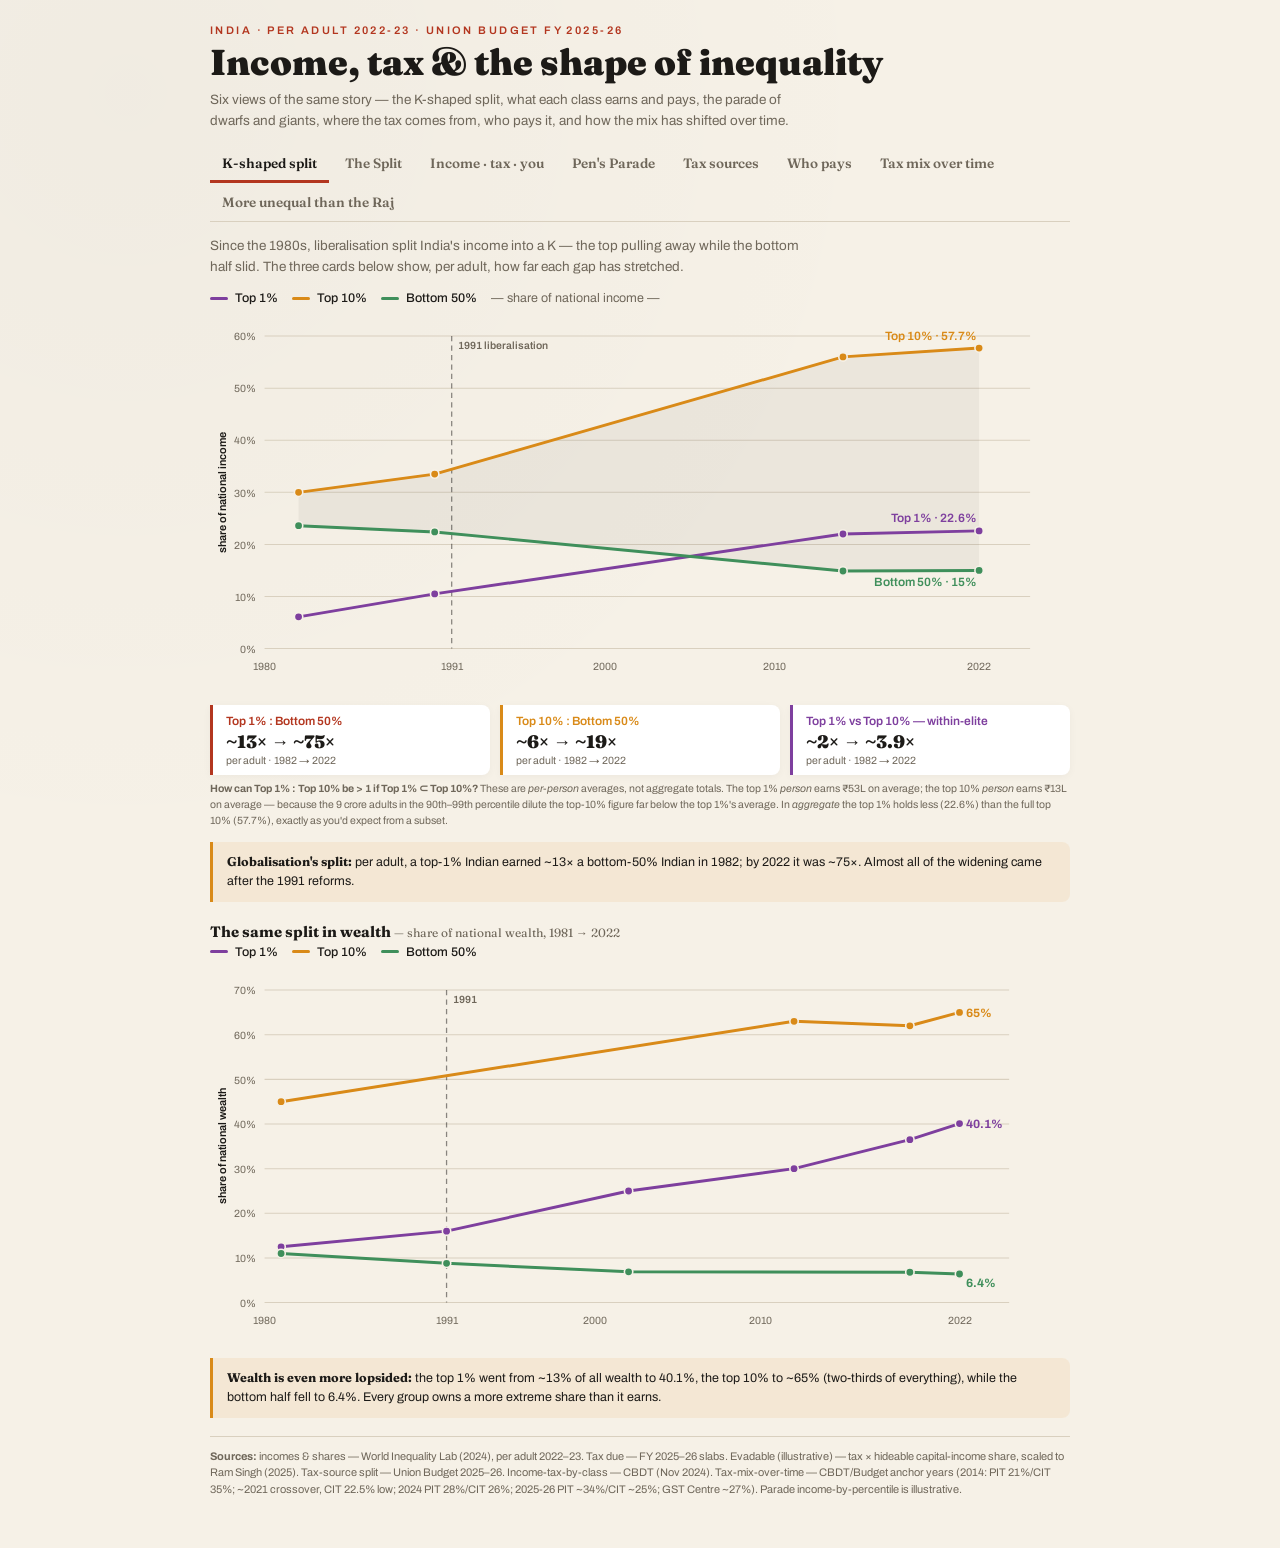
==== index.html @ 2d6b5cc2 "v1. More unequal than the people who looted us. Did we get independence or just changed the landlord" ====
<!DOCTYPE html>
<html lang="en">
<head>
  <meta charset="UTF-8">
  <meta name="viewport" content="width=device-width, initial-scale=1.0">
  <title>India: Income, Tax & Inequality</title>
  <link rel="preconnect" href="https://fonts.googleapis.com">
  <link rel="preconnect" href="https://fonts.gstatic.com" crossorigin>
  <link href="https://fonts.googleapis.com/css2?family=Fraunces:opsz,wght@9..144,400;9..144,600;9..144,900&family=Archivo:wght@400;500;600&display=swap" rel="stylesheet">
  <link rel="stylesheet" href="styles.css">
</head>
<body>
<div class="wrap">
  <div id="err" style="display:none;color:#b3361f;background:#fff;border:1px solid #b3361f;border-radius:8px;font-size:12px;padding:10px;margin-bottom:12px;"></div>
  <div class="kicker">India · per adult 2022-23 · Union Budget FY 2025-26</div>
  <h1 class="title">Income, tax & the shape of inequality</h1>
  <p class="sub">Six views of the same story — the K-shaped split, what each class earns and pays, the parade of dwarfs and giants, where the tax comes from, who pays it, and how the mix has shifted over time.</p>

  <div class="tabs" role="tablist">
    <button id="tabK" class="on">K-shaped split</button>
    <button id="tabN">The Split</button>
    <button id="tabI">Income · tax · you</button>
    <button id="tabP">Pen's Parade</button>
    <button id="tabS">Tax sources</button>
    <button id="tabW">Who pays</button>
    <button id="tabE">Tax mix over time</button>
    <button id="tabR">More unequal than the Raj</button>
  </div>

<!-- K -->
  <div class="panel on" id="pK">
    <p class="sub" style="margin-top:-4px">Since the 1980s, liberalisation split India's income into a K — the top pulling away while the bottom half slid. The three cards below show, per adult, how far each gap has stretched.</p>
    <div class="legend">
      <span class="row"><i class="ln" style="background:var(--t1)"></i>Top 1%</span>
      <span class="row"><i class="ln" style="background:var(--gst)"></i>Top 10%</span>
      <span class="row"><i class="ln" style="background:var(--corp)"></i>Bottom 50%</span>
      <span class="row" style="color:var(--muted);font-weight:400">— share of national income —</span>
    </div>
    <svg id="svgK" viewBox="0 0 820 360"></svg>
    <div class="kratios">
      <div class="rc" style="border-color:var(--evad)"><span style="color:var(--evad)">Top 1% : Bottom 50%</span><b>~13× → ~75×</b><small>per adult · 1982 → 2022</small></div>
      <div class="rc" style="border-color:var(--gst)"><span style="color:var(--gst)">Top 10% : Bottom 50%</span><b>~6× → ~19×</b><small>per adult · 1982 → 2022</small></div>
      <div class="rc" style="border-color:var(--t1)"><span style="color:var(--t1)">Top 1% vs Top 10% — within-elite</span><b>~2× → ~3.9×</b><small>per adult · 1982 → 2022</small></div>
    </div>
    <p class="note" style="margin-top:6px;font-size:10.5px;color:var(--muted)"><b>How can Top 1% : Top 10% be &gt; 1 if Top 1% ⊂ Top 10%?</b> These are <i>per-person</i> averages, not aggregate totals. The top 1% <i>person</i> earns ₹53L on average; the top 10% <i>person</i> earns ₹13L on average — because the 9 crore adults in the 90th–99th percentile dilute the top-10% figure far below the top 1%'s average. In <i>aggregate</i> the top 1% holds less (22.6%) than the full top 10% (57.7%), exactly as you'd expect from a subset.</p>
    <div class="callout"><b>Globalisation's split:</b> per adult, a top-1% Indian earned ~13× a bottom-50% Indian in 1982; by 2022 it was ~75×. Almost all of the widening came after the 1991 reforms.</div>
    <h3 class="subh">The same split in wealth <span class="mut">— share of national wealth, 1981 → 2022</span></h3>
    <div class="legend">
      <span class="row"><i class="ln" style="background:var(--t1)"></i>Top 1%</span>
      <span class="row"><i class="ln" style="background:var(--gst)"></i>Top 10%</span>
      <span class="row"><i class="ln" style="background:var(--corp)"></i>Bottom 50%</span>
    </div>
    <svg id="svgKW" viewBox="0 0 820 360"></svg>
    <div class="callout"><b>Wealth is even more lopsided:</b> the top 1% went from ~13% of all wealth to 40.1%, the top 10% to ~65% (two-thirds of everything), while the bottom half fell to 6.4%. Every group owns a more extreme share than it earns.</div>
  </div>

  <!-- INCOME -->
  <!-- NEEDLE -->
  <div class="panel" id="pN">
    <p class="sub" style="margin-top:-4px">Each band is mutually exclusive (no double-counting). Two stories: <b>aggregate</b> — the total slice each group holds over time; <b>per capita</b> — how much each <i>person</i> in that group has vs the national mean.</p>
    <div class="legend">
      <span class="row"><i class="ln" style="background:var(--t1)"></i>Top 1%</span>
      <span class="row"><i class="ln" style="background:var(--gst)"></i>Next 9% (1–10%)</span>
      <span class="row"><i class="ln" style="background:var(--mid)"></i>Middle 40% (10–50%)</span>
      <span class="row"><i class="ln" style="background:var(--corp)"></i>Bottom 50%</span>
    </div>
    <h3 class="subh">Income shares over time <span class="mut">— anchor years; linear interpolation between</span></h3>
    <svg id="svgN" viewBox="0 0 820 256"></svg>
    <h3 class="subh">Wealth shares over time <span class="mut">— AIDIS survey anchors 1961–2022</span></h3>
    <svg id="svgNW" viewBox="0 0 820 256"></svg>
    <h3 class="subh">Per capita over time — each group's average vs the national mean <span class="mut">─ income &nbsp; ○ wealth 2022</span></h3>
    <svg id="svgNPC" viewBox="0 0 820 290"></svg>
    <div class="callout"><b>The two lenses diverge:</b> in aggregate the middle 40% holds more income than the top 1% (27.3% vs 22.6%) — but per person the top 1% earns 22.6× the mean while the middle 40% earns 0.68×. Most striking: the middle 40% per-capita income was <i>above</i> the mean in 1982 (1.16×) and has since fallen <i>below</i> it.</div>
    <div class="fns"><p>¹ Groups are disjoint (mutually exclusive) bands by percentile. Per-capita = (group's income/wealth share ÷ group's population share) × national mean.</p><p>² Wealth data from All India Debt &amp; Investment Survey (AIDIS/NSSO); income data from WID.world combining NSSO + tax tabulations + national accounts (Bharti, Chancel, Piketty, Somanchi 2024). Points between anchor years are linearly interpolated.</p></div>
  </div>

  <!-- INCOME TAX -->
  <div class="panel" id="pI">
    <div class="controls">
      <div class="ctl"><span class="lbl">Income axis</span><button id="ixLin" class="on">Linear ₹</button><button id="ixLog">Log ₹</button></div>
      <div class="ctl"><span class="lbl">Rank axis</span><button id="iyLin" class="on">Even</button><button id="iyLog">Log rank</button></div>
      <div class="ctl evtog"><span class="lbl">Evasion</span><button id="ievOff" class="on">Hide</button><button id="ievOn">Show evadable</button></div>
      <div class="ctl"><span class="lbl">Class overlay</span><button id="iclOff" class="on">Off</button><button id="iclOn">India (PRICE)</button><button id="iclGlob">Global (Pew PPP)</button></div>
    </div>
    <div class="legend">
      <span class="row"><i style="background:var(--inc)"></i>Income</span>
      <span class="row"><i style="background:var(--tax)"></i>Income tax due</span>
      <span class="row" id="ilegEv" style="display:none"><i style="background:var(--evad)"></i>Max evadable <sup title="Ram Singh (2025), Review of Income and Wealth 71(2). Singh is Director, Delhi School of Economics and External Member, RBI Monetary Policy Committee. Based on election affidavits, Forbes list, and CBDT data." style="cursor:help;color:var(--muted)">⁴</sup></span>
    </div>
    <div id="clsNote" style="display:none;font-size:11px;color:var(--gst);padding:3px 0 6px;"><b>💡</b> Switch to <b>Log ₹</b> above — class boundaries are compressed on the linear scale.</div>
    <div id="clsLegend" style="display:none;flex-wrap:wrap;gap:4px 14px;font-size:10.5px;padding:4px 0 6px;border-bottom:1px solid var(--rule);"></div>
    <svg id="svgI" viewBox="0 0 820 360"></svg>
    <p class="note"><b>Reading the chart:</b> each row shows one income group. The bar length = the group's <b>average annual income per adult</b> — <i>not</i> a bracket floor or ceiling; ranges within each group are very wide. ₹1 lakh = 1 metre height. The dark inner shade = income tax due; red = estimated evadable portion (capital income × evasion rate).</p>
    <div class="calc">
      <h3>Where do you stand?</h3>
      <div class="inrow">
        <div class="f"><label for="inc">Your annual income (₹)</label><input id="inc" type="text" inputmode="numeric" placeholder="e.g. 1200000"></div>
        <div class="f" style="max-width:140px"><label for="unit">Period</label><select id="unit"><option value="1">Per year</option><option value="12">Per month</option></select></div>
      </div>
      <div class="result" id="res"></div>
    </div>
    <div class="fns"><p>¹ Income values are <b>group averages</b> (WID.world 2022-23 per-adult estimates) — not bracket boundaries. E.g. "Top 1%" avg ₹53L covers a range from ~₹40L to hundreds of crores.</p><p>² Tax computed on FY2025-26 slabs: ₹0-4L@0%, 4-8L@5%, 8-12L@10%, 12-16L@15%, 16-20L@20%, 20-24L@25%, 24L+@30%; rebate for income ≤₹12L; surcharge 10%/>₹50L, 15%/>₹1cr, 25%/>₹2cr; 4% cess throughout.</p><p>³ India classes: PRICE/ICE360 (2020-21 <b>household</b> income thresholds — note these are per-household, not per-adult). Global classes: Pew Research Center global income tiers (<b>fixed in 2011 US PPP prices</b> — the rupee equivalent shifts each year with India's inflation, so a ₹95k threshold in 2011 corresponds to higher rupees in 2022 after ~5-6%/yr CPI inflation; values shown are approximations at 2022-23 price levels using ₹26/int'l$).</p><p>⁴ <b>Evadable income:</b> Ram Singh (2025), "Do the Wealthy Underreport Their Income? Using General Election Filings to Study the Income–Wealth Relationship in India," <i>Review of Income and Wealth</i>, 71(2), May 2025. Singh is Director, Delhi School of Economics and External Member of the <b>RBI Monetary Policy Committee</b>. Data: Lok Sabha election affidavits (sworn statements), Forbes India list, and CBDT income-tax returns. Finding: total reported income of the wealthiest 0.1% of families is only ~2% of their wealth; for Forbes-listed families, &gt;90% of capital income goes unreported.</p></div>
  </div>

  <!-- PARADE -->
  <div class="panel" id="pP">
    <p class="sub" style="margin-top:-4px">Jan Pen's parade: the whole adult population walks past in one march, each person's <b>height set by their income</b> (₹1 lakh = 1 metre). For almost the entire walk you see waist-high figures — the giants appear only in the final stretch.</p>
    <div class="pacontrols">
      <button class="pabtn" id="paPlay">▶ Play</button>
      <button class="pabtn alt" id="paReplay">↻ Restart</button>
      <input type="range" id="paSlide" min="0" max="1000" value="0">
    </div>
    <div class="controls" style="margin-top:8px">
      <div class="ctl"><span class="lbl">Height scale</span><button id="paHLin" class="on">Linear</button><button id="paHLog">Log</button></div>
      <div class="ctl"><span class="lbl">March pace</span><button id="paPLin" class="on">Linear</button><button id="paPLog">Log (income-space)</button></div>
    </div>
    <svg id="svgP" viewBox="0 0 820 430"></svg>
    <div class="callout"><b>Watch the last second (linear mode).</b> ~99% of the march is short figures; the top 1% rockets past and the top 0.01% goes kilometres off-screen. Try <b>Log height</b> — everyone becomes visible at once. Try <b>Log pace</b> — the march slows proportionally in income-space, giving each income order-of-magnitude equal screen time.</div>
    <div class="fns"><p>¹ Height set to ₹1 lakh = 1 metre (linear mode). Log mode: height ∝ log₁₀(income) — compresses extreme values so the full distribution fits on screen. ² Pace: linear = equal time per percentile rank; log = equal time per income order of magnitude, so bottom earners (₹30k) to mid earners (₹300k) to top earners (₹30L+) each get ⅓ of march time.</p></div>
  </div>

  <!-- SOURCES -->
  <div class="panel" id="pS">
    <div style="display:flex;align-items:center;gap:32px;flex-wrap:wrap">
  <svg id="svgS" viewBox="0 0 400 400" style="flex:0 0 400px;width:400px"></svg>
  <div class="leg2" id="legS" style="flex:1;min-width:220px"></div>
</div>
    <div class="callout"><b>Read the blue wedge:</b> income tax ~33% of central tax; inside it the slimmest shade (>₹50 L earners) is ~76% of all income tax. GST+excise+customs (warm slices) are indirect — paid by every consumer.</div>
  </div>

  <!-- WHO -->
  <div class="panel" id="pW">
    <svg id="svgW" viewBox="0 0 620 380"></svg>
    <div class="callout"><b>The mismatch:</b> the ₹50 L+ group is ~1.4% of taxpayers but pays ~76% of income tax; under-₹10 L are ~80% of filers yet ~6%. Only ~2–3% of Indians pay any income tax — everyone pays GST.</div>
  </div>

  <!-- EVOLUTION -->
  <div class="panel" id="pE">
    <p class="sub" style="margin-top:-4px">Share of the Centre's gross tax revenue by head, from Independence to today. Indirect taxes — customs and excise — bankrolled the early Republic; the 1991 reforms slashed tariffs, and GST (2017) swallowed excise and service tax. <span class="mut">Pre-2000 splits are approximate; recent years are firm (CBDT / Budget).</span></p>
    <div class="legend">
      <span class="row"><i class="ln" style="background:var(--it1)"></i>Income tax</span>
      <span class="row"><i class="ln" style="background:var(--corp)"></i>Corporate</span>
      <span class="row"><i class="ln" style="background:var(--gst)"></i>GST</span>
      <span class="row"><i class="ln" style="background:var(--svc)"></i>Service tax</span>
      <span class="row"><i class="ln" style="background:var(--exc)"></i>Union excise</span>
      <span class="row"><i class="ln" style="background:var(--cus)"></i>Customs</span>
    </div>
    <svg id="svgE" viewBox="0 0 820 460"></svg>
    <div class="callout"><b>From customs to compliance:</b> in 1951 customs + excise were ~two-thirds of central tax; today direct taxes (income + corporate) are ~59%, GST ~27%, and customs barely 6%. The state shifted from taxing trade and factory output to taxing incomes and consumption.</div>
  </div>

  <!-- RAJ -->
  <div class="panel" id="pR">
    <p class="sub" style="margin-top:-4px">The top 1%'s income share across a century, now with the bottom 50%'s share on the same axis. They crossed paths around 2005 — for the first time, the top 1% (by headcount 92 lakh) took a larger share than the bottom half (46 crore).</p>
    <div class="legend">
      <span class="row"><i class="ln" style="background:var(--t1)"></i>Top 1% income share</span>
      <span class="row"><i class="ln" style="background:var(--corp)"></i>Bottom 50% income share</span>
      <span class="row"><i class="ln" style="background:var(--evad);height:2px"></i>British Raj peak, top 1% (~21%)</span>
    </div>
    <svg id="svgR" viewBox="0 0 820 460"></svg>
    <div class="callout"><b>More unequal than the Raj:</b> the top 1% took ~13% of income in 1922 and ~20–21% at the colonial peak (1930s–40s). It fell to 6.1% by 1982, then rose to <b>22.6% in 2022–23</b> — the highest since the series began in 1922, and above the colonial high. That is why the authors call today's "Billionaire Raj" more unequal than the British Raj.</div>
  </div>

  <p class="src"><strong>Sources:</strong> incomes & shares — World Inequality Lab (2024), per adult 2022–23. Tax due — FY 2025–26 slabs. Evadable (illustrative) — tax × hideable capital-income share, scaled to Ram Singh (2025). Tax-source split — Union Budget 2025–26. Income-tax-by-class — CBDT (Nov 2024). Tax-mix-over-time — CBDT/Budget anchor years (2014: PIT 21%/CIT 35%; ~2021 crossover, CIT 22.5% low; 2024 PIT 28%/CIT 26%; 2025-26 PIT ~34%/CIT ~25%; GST Centre ~27%). Parade income-by-percentile is illustrative.</p>
</div>
<div class="tip" id="tip"></div>

<script>
window.onerror=function(m,s,l){var d=document.getElementById('err');if(d){d.style.display='block';d.textContent='Script error: '+m+(l?(' (line '+l+')'):'');}return false;};
const COLORS={'--paper':'#f6f1e7','--ink':'#1c1a17','--muted':'#6f675a','--rule':'#d9d0bf','--inc':'#5b6b73','--tax':'#2f6f95','--evad':'#b3361f','--you':'#1c1a17','--it1':'#1f4d68','--it2':'#3f7fa5','--it3':'#9cc0d6','--gst':'#d98a18','--corp':'#3f8f5b','--exc':'#7a6f63','--cus':'#c9a14a','--svc':'#4a8f8f','--low':'#3f8f5b','--mid':'#2f6f95','--avg':'#7a6f63','--top':'#d98a18','--apex':'#b3361f','--t1':'#7e3f9e'};
const css=v=>COLORS[v]||'#000';
const tip=document.getElementById('tip');
function showTip(e,h){tip.innerHTML=h;tip.style.opacity=1;mv(e);}
function mv(e){tip.style.left=(e.clientX+14)+'px';tip.style.top=(e.clientY-10)+'px';}
function hide(){tip.style.opacity=0;}
window.addEventListener('mousemove',e=>{if(tip.style.opacity==='1')mv(e);});
const NS='http://www.w3.org/2000/svg';
const mk=(t,a)=>{const e=document.createElementNS(NS,t);for(const k in a)e.setAttribute(k,a[k]);return e;};
const txt=(a,s)=>Object.assign(mk('text',a),{textContent:s});
function fmt(v){if(v>=1e7)return '₹'+(v/1e7).toFixed(v%1e7?2:0).replace(/\.?0+$/,'')+' cr';
  if(v>=1e5)return '₹'+(v/1e5).toFixed(v%1e5?1:0)+' L';if(v>=1000)return '₹'+(v/1000).toFixed(0)+'k';return '₹'+Math.round(v);}
function polar(cx,cy,r,d){const a=(d-90)*Math.PI/180;return [cx+r*Math.cos(a),cy+r*Math.sin(a)];}
function donutArc(cx,cy,r1,r2,a0,a1){const [xo0,yo0]=polar(cx,cy,r2,a0),[xo1,yo1]=polar(cx,cy,r2,a1),[xi0,yi0]=polar(cx,cy,r1,a0),[xi1,yi1]=polar(cx,cy,r1,a1),lg=(a1-a0)>180?1:0;
  return `M${xo0} ${yo0} A${r2} ${r2} 0 ${lg} 1 ${xo1} ${yo1} L${xi1} ${yi1} A${r1} ${r1} 0 ${lg} 0 ${xi0} ${yi0} Z`;}

const T=[
  {n:'Bottom 50%',tp:75,inc:71000,tax:0,evad:0,m:0.71,twin:'a toddler'},
  {n:'Median',tp:50,inc:100000,tax:0,evad:0,m:1.0,twin:'a yardstick'},
  {n:'Middle 40%',tp:30,inc:160000,tax:0,evad:0,m:1.6,twin:'a grown adult'},
  {n:'Nat. avg',tp:10,inc:210000,tax:0,evad:0,m:2.1,twin:'a doorframe'},
  {n:'Top 10%',tp:5,inc:1300000,tax:78000,evad:7800,m:13,twin:'a 4-storey building'},
  {n:'Top 1%',tp:0.5,inc:5300000,tax:1338480,evad:669240,m:53,twin:'a 17-storey tower'},
  {n:'Top 0.1%',tp:0.05,inc:20000000,tax:7254000,evad:6165900,m:200,twin:'a skyscraper'},
  {n:'Top 0.01%',tp:0.005,inc:100000000,tax:38454000,evad:35377680,m:1000,twin:'taller than the Burj Khalifa'},
];

/* ===== K ===== */
function drawK(){const x0=1980,x1=2025;
  /* ---- income shares ---- */
  (function(){const svg=document.getElementById('svgK');if(!svg)return;svg.innerHTML='';
    const mm={t:22,r:38,b:40,l:52},w=820-mm.l-mm.r,h=360-mm.t-mm.b;
    const X=v=>mm.l+(v-x0)/(x1-x0)*w,Y=v=>mm.t+(1-v/60)*h;
    for(let v=0;v<=60;v+=10){svg.appendChild(mk('line',{x1:mm.l,y1:Y(v),x2:mm.l+w,y2:Y(v),stroke:css('--rule'),'stroke-width':1}));svg.appendChild(txt({x:mm.l-8,y:Y(v)+4,'text-anchor':'end','font-family':'Archivo','font-size':10,fill:css('--muted')},v+'%'));}
    [1980,1991,2000,2010,2022].forEach(yr=>svg.appendChild(txt({x:X(yr),y:mm.t+h+20,'text-anchor':'middle','font-family':'Archivo','font-size':10,fill:css('--muted')},yr)));
    svg.appendChild(mk('line',{x1:X(1991),y1:mm.t,x2:X(1991),y2:mm.t+h,stroke:css('--ink'),'stroke-width':1.2,'stroke-dasharray':'5 4',opacity:.5}));
    svg.appendChild(txt({x:X(1991)+6,y:mm.t+12,'font-family':'Archivo','font-size':10,'font-weight':600,fill:css('--muted')},'1991 liberalisation'));
    const t1=[[1982,6.1],[1990,10.5],[2014,22],[2022,22.6]],top=[[1982,30],[1990,33.5],[2014,56],[2022,57.7]],bot=[[1982,23.6],[1990,22.4],[2014,14.9],[2022,15]];
    svg.appendChild(mk('path',{d:'M'+top.map(p=>X(p[0])+' '+Y(p[1])).join(' L')+' L'+bot.slice().reverse().map(p=>X(p[0])+' '+Y(p[1])).join(' L')+' Z',fill:css('--ink'),opacity:.05}));
    function ln(pts,c,lab,dy){svg.appendChild(mk('path',{d:pts.map((p,i)=>(i?'L':'M')+X(p[0])+' '+Y(p[1])).join(' '),fill:'none',stroke:c,'stroke-width':2.8,'stroke-linejoin':'round'}));
      pts.forEach(p=>{const ci=mk('circle',{cx:X(p[0]),cy:Y(p[1]),r:4,fill:c,stroke:css('--paper'),'stroke-width':1.5});ci.addEventListener('mousemove',e=>showTip(e,`${p[0]}: ${p[1]}%`));ci.addEventListener('mouseleave',hide);svg.appendChild(ci);});
      const e=pts[pts.length-1];svg.appendChild(txt({x:X(e[0])-2,y:Y(e[1])+dy,'text-anchor':'end','font-family':'Archivo','font-size':11.5,'font-weight':600,fill:c},lab));}
    ln(top,css('--gst'),'Top 10% · 57.7%',-8);
    ln(t1,css('--t1'),'Top 1% · 22.6%',-8);
    ln(bot,css('--corp'),'Bottom 50% · 15%',15);
    svg.appendChild(txt({x:15,y:mm.t+h/2,'text-anchor':'middle','font-family':'Archivo','font-size':10.5,'font-weight':600,fill:css('--ink'),transform:`rotate(-90 15 ${mm.t+h/2})`},'share of national income'));
  })();
  /* ---- wealth shares ---- */
  (function(){const svg=document.getElementById('svgKW');if(!svg)return;svg.innerHTML='';
    const mm={t:22,r:58,b:40,l:52},w=820-mm.l-mm.r,h=360-mm.t-mm.b;
    const X=v=>mm.l+(v-x0)/(x1-x0)*w,Y=v=>mm.t+(1-v/70)*h;
    for(let v=0;v<=70;v+=10){svg.appendChild(mk('line',{x1:mm.l,y1:Y(v),x2:mm.l+w,y2:Y(v),stroke:css('--rule'),'stroke-width':1}));svg.appendChild(txt({x:mm.l-8,y:Y(v)+4,'text-anchor':'end','font-family':'Archivo','font-size':10,fill:css('--muted')},v+'%'));}
    [1980,1991,2000,2010,2022].forEach(yr=>svg.appendChild(txt({x:X(yr),y:mm.t+h+20,'text-anchor':'middle','font-family':'Archivo','font-size':10,fill:css('--muted')},yr)));
    svg.appendChild(mk('line',{x1:X(1991),y1:mm.t,x2:X(1991),y2:mm.t+h,stroke:css('--ink'),'stroke-width':1.2,'stroke-dasharray':'5 4',opacity:.5}));
    svg.appendChild(txt({x:X(1991)+6,y:mm.t+12,'font-family':'Archivo','font-size':10,'font-weight':600,fill:css('--muted')},'1991'));
    function ln(pts,c,dy){svg.appendChild(mk('path',{d:pts.map((p,i)=>(i?'L':'M')+X(p[0])+' '+Y(p[1])).join(' '),fill:'none',stroke:c,'stroke-width':2.8,'stroke-linejoin':'round'}));
      pts.forEach(p=>{const ci=mk('circle',{cx:X(p[0]),cy:Y(p[1]),r:4,fill:c,stroke:css('--paper'),'stroke-width':1.5});ci.addEventListener('mousemove',e=>showTip(e,`${p[0]}: ${p[1]}%`));ci.addEventListener('mouseleave',hide);svg.appendChild(ci);});
      const e=pts[pts.length-1];svg.appendChild(txt({x:X(e[0])+6,y:Y(e[1])+dy,'font-family':'Archivo','font-size':11.5,'font-weight':700,fill:c},e[1]+'%'));}
    ln([[1981,45],[2012,63],[2019,62],[2022,65]],css('--gst'),4);
    ln([[1981,12.5],[1991,16],[2002,25],[2012,30],[2019,36.5],[2022,40.1]],css('--t1'),4);
    ln([[1981,11],[1991,8.8],[2002,6.9],[2019,6.8],[2022,6.4]],css('--corp'),12);
    svg.appendChild(txt({x:15,y:mm.t+h/2,'text-anchor':'middle','font-family':'Archivo','font-size':10.5,'font-weight':600,fill:css('--ink'),transform:`rotate(-90 15 ${mm.t+h/2})`},'share of national wealth'));
  })();
}

/* ===== INCOME (horizontal bars + calculator) ===== */
let ixLog=false,iyLog=false,iEv=false,userInc=0;
function darken(hex,f){hex=hex.replace('#','');const n=parseInt(hex,16);return `rgb(${Math.round(((n>>16)&255)*f)},${Math.round(((n>>8)&255)*f)},${Math.round((n&255)*f)})`;}
function drawI(){const svg=document.getElementById('svgI');svg.innerHTML='';
  const mm={t:14,r:150,b:30,l:84},w=820-mm.l-mm.r,h=360-mm.t-mm.b,FL=5e4,MX=1e8;
  const valX=v=>ixLog?(Math.log10(v)-Math.log10(FL))/(Math.log10(MX)-Math.log10(FL))*w:v/MX*w;
  const XLO=Math.log10(75),XHI=Math.log10(0.005);
  const rowY=(t,i)=>iyLog?mm.t+(XLO-Math.log10(t.tp))/(XLO-XHI)*h:mm.t+i*(h/(T.length-1));
  const bh=18;
  // x grid
  if(ixLog){[1e5,1e6,1e7,1e8].forEach(v=>{const x=mm.l+valX(v);svg.appendChild(mk('line',{x1:x,y1:mm.t-6,x2:x,y2:mm.t+h+4,stroke:css('--rule'),'stroke-width':1}));svg.appendChild(txt({x:x,y:mm.t+h+20,'text-anchor':'middle','font-family':'Archivo','font-size':10,fill:css('--muted')},fmt(v)));});}
  else{[0,2.5e7,5e7,7.5e7,1e8].forEach(v=>{const x=mm.l+valX(v);svg.appendChild(mk('line',{x1:x,y1:mm.t-6,x2:x,y2:mm.t+h+4,stroke:css('--rule'),'stroke-width':1}));svg.appendChild(txt({x:x,y:mm.t+h+20,'text-anchor':'middle','font-family':'Archivo','font-size':10,fill:css('--muted')},v?fmt(v):'0'));});}
  const clsN=document.getElementById('clsNote');if(clsN)clsN.style.display=(iClass||iGlobalCls)?'block':'none';
  const clsL=document.getElementById('clsLegend');
  function bandSVG(cl){
    const bx1=mm.l+valX(Math.max(cl.lo,FL)),bx2=mm.l+valX(Math.min(cl.hi,MX));if(bx2<=bx1)return;
    svg.appendChild(mk('rect',{x:bx1,y:mm.t,width:bx2-bx1,height:h,fill:css(cl.c),opacity:.06}));
    if(bx1>mm.l)svg.appendChild(mk('line',{x1:bx1,y1:mm.t,x2:bx1,y2:mm.t+h,stroke:css(cl.c),'stroke-width':1.5,'stroke-dasharray':'4 3',opacity:.45}));
    if(bx2-bx1>160){svg.appendChild(txt({x:(bx1+bx2)/2,y:mm.t+h-14,'text-anchor':'middle','font-family':'Archivo','font-size':10,'font-weight':700,fill:css(cl.c)},cl.label));}
    else if(bx2-bx1>0){svg.appendChild(txt({x:bx1+4,y:mm.t+h-14,'text-anchor':'start','font-family':'Archivo','font-size':10,'font-weight':700,fill:css(cl.c)},cl.label));}
  }
  if(iClass){
    [{lo:5e4,hi:125000,label:'Destitute',c:'--evad'},
     {lo:125000,hi:500000,label:'Aspirers',c:'--gst'},
     {lo:500000,hi:3000000,label:'Middle',c:'--corp'},
     {lo:3000000,hi:1e8,label:'Rich',c:'--top'}].forEach(bandSVG);
    if(clsL){clsL.style.display='flex';clsL.innerHTML=
      `<span style="width:100%;font-weight:700;display:block;margin-bottom:3px">India (PRICE/ICE360, household):</span>`+
      [[css('--evad'),'Destitute','<$13/day','<₹1.25L'],
       [css('--gst'), 'Aspirers', '$13–53/day','₹1.25–5L'],
       [css('--corp'),'Middle',   '$53–316/day','₹5–30L'],
       [css('--top'), 'Rich',     '>$316/day',  '>₹30L']].map(([c,n,ppp,rs])=>
        `<span style="font-weight:700;color:${c}">■ ${n}</span> <span style="font-size:9.5px;color:${css('--muted')}">${ppp} PPP <small>(${rs})</small></span>`).join('&ensp;');}
  }
  if(iGlobalCls){
    [{lo:5e4,hi:95000,label:'Low',c:'--gst'},
     {lo:95000,hi:190000,label:'Middle',c:'--corp'},
     {lo:190000,hi:475000,label:'Upper-mid',c:'--mid'},
     {lo:475000,hi:1e8,label:'High',c:'--t1'}].forEach(bandSVG);
    if(clsL){clsL.style.display='flex';clsL.innerHTML=
      `<span style="width:100%;font-weight:700;display:block;margin-bottom:3px">Global (Pew, 2011 PPP — frozen thresholds):</span>`+
      [[css('--gst'),'Low',        '<$10/day'],
       [css('--corp'),'Middle',     '$10–20/day'],
       [css('--mid'), 'Upper-mid',  '$20–50/day'],
       [css('--t1'),  'High',       '>$50/day']].map(([c,n,ppp])=>
        `<span style="font-weight:700;color:${c}">■ ${n}</span> <span style="font-size:9.5px;color:${css('--muted')}">${ppp} PPP</span>`).join('&ensp;')+
      `<span style="width:100%;font-size:9px;color:${css('--muted')};display:block;margin-top:4px">2022 approx. rupee equivalents: &lt;₹95k &nbsp;·&nbsp; ₹95k–1.9L &nbsp;·&nbsp; ₹1.9–4.75L &nbsp;·&nbsp; &gt;₹4.75L</span>`;}
  }
  if(!iClass&&!iGlobalCls&&clsL)clsL.style.display='none';
  // Merge "You" into rows array at correct income-order position → equal spacing for 9 bars
  const rows=[...T];let youIdx=-1;
  if(userInc>0){
    youIdx=rows.findIndex(t=>userInc<t.inc);if(youIdx===-1)youIdx=rows.length;
    const utax=computeTax(userInc);let evadR=0;for(let i=T.length-1;i>=0;i--){if(userInc>=T[i].inc){evadR=T[i].evad/T[i].inc;break;}}
    const youTp=Math.max(0.005,Math.min(99,100-incomeToPerc(Math.min(userInc,MX))));
    rows.splice(youIdx,0,{n:'You',tp:youTp,inc:userInc,tax:utax,evad:userInc*evadR,m:userInc/1e5,twin:htwin(userInc/1e5),isYou:true});
  }
  // Always linear spacing when You is present (ensures 9th bar sits evenly in income order)
  const rN=rows.length;
  const rY=(t,i)=>(userInc>0||!iyLog)?mm.t+i*(h/Math.max(1,rN-1)):mm.t+(XLO-Math.log10(t.tp))/(XLO-XHI)*h;
  rows.forEach((t,i)=>{const y=rY(t,i),px=valX(Math.min(t.inc,MX));
    const inkC=t.isYou?css('--you'):css('--ink');
    svg.appendChild(txt({x:mm.l-8,y:y+4,'text-anchor':'end','font-family':t.isYou?'Fraunces':'Archivo','font-size':t.isYou?12:11,'font-weight':600,fill:inkC},t.n));
    const bar=mk('rect',{x:mm.l,y:y-bh/2,width:Math.max(2,px),height:bh,rx:2,fill:css('--inc'),opacity:.55});
    bar.addEventListener('mousemove',e=>showTip(e,`<b>${t.n}</b><br>income ${fmt(t.inc)}`));bar.addEventListener('mouseleave',hide);svg.appendChild(bar);
    if(t.tax>0){const tr=mk('rect',{x:mm.l,y:y-bh/2,width:Math.max(1,px*(t.tax/t.inc)),height:bh,rx:2,fill:css('--tax')});tr.addEventListener('mousemove',e=>showTip(e,`<b>Tax: ${fmt(t.tax)}</b> &nbsp;·&nbsp; ${Math.round(t.tax/t.inc*100)}% effective rate`));tr.addEventListener('mouseleave',hide);svg.appendChild(tr);}
    if(iEv&&t.evad>0){const er=mk('rect',{x:mm.l,y:y-bh/2,width:Math.max(1,px*(t.evad/t.inc)),height:bh,rx:2,fill:css('--evad')});er.addEventListener('mousemove',e=>showTip(e,`<b>Evadable: ${fmt(t.evad)}</b> &nbsp;·&nbsp; unreported capital income (Singh 2025)`));er.addEventListener('mouseleave',hide);svg.appendChild(er);}
    svg.appendChild(txt({x:mm.l+px+8,y:y+4,'font-family':'Archivo','font-size':11,'font-weight':600,fill:inkC},`${fmt(t.inc)} · ${t.m>=1?t.m.toLocaleString('en-IN'):t.m}m`));
    svg.appendChild(txt({x:mm.l+px+8,y:y+15,'font-family':'Archivo','font-size':9.5,fill:css('--muted')},t.twin));
  });
  if(userInc>0){const ux=mm.l+valX(Math.min(userInc,MX));
    svg.appendChild(mk('line',{x1:ux,y1:mm.t-6,x2:ux,y2:mm.t+h+4,stroke:css('--you'),'stroke-width':1.5,'stroke-dasharray':'4 3',opacity:.5}));
    svg.appendChild(txt({x:ux,y:mm.t-10,'text-anchor':'middle','font-family':'Fraunces','font-weight':700,'font-size':11,fill:css('--you')},'▶ You'));}
}
function computeTax(y){if(y<=1200000)return 0;const s=[[400000,0],[800000,.05],[1200000,.10],[1600000,.15],[2000000,.20],[2400000,.25],[Infinity,.30]];let t=0,p=0;for(const[c,r]of s){const a=Math.min(y,c)-p;if(a>0)t+=a*r;p=c;if(y<=c)break;}let su=0;if(y>2e7)su=.25;else if(y>1e7)su=.15;else if(y>5e6)su=.10;return t*(1+su)*1.04;}
function htwin(m){if(m<.9)return'a small child';if(m<1.3)return'a yardstick — about the median Indian';if(m<1.9)return'a grown adult';if(m<3)return'a doorframe';if(m<7)return'two storeys';if(m<20)return'a 3–5 storey building';if(m<70)return'a multi-storey tower';if(m<250)return'a skyscraper';return'a structure taller than the Burj Khalifa';}
function tierTxt(y){if(y<71000)return['below the bottom-50% average','below the ₹71k average of the poorest half.'];if(y<100000)return['in the bottom ~50%','below the ₹1 lakh national median.'];if(y<160000)return['just above the median','inside the broad middle-40%.'];if(y<210000)return['approaching the national average','still below average — which itself sits near the 90th percentile.'];if(y<1300000)return['roughly the top 10–15%','above the average Indian, below the ₹13L top-10% average.'];if(y<5300000)return['around the top 1–5%','deep in the top decile.'];if(y<20000000)return['around the top 1%','out-earning ~99% of adults.'];if(y<1e8)return['around the top 0.1%','among the richest ~900,000 adults.'];return['top 0.01%+','among the ~10,000 highest earners.'];}
function calc(){const inc=document.getElementById('inc'),unit=document.getElementById('unit'),res=document.getElementById('res');
  let raw=parseFloat((inc.value||'').replace(/[, ]/g,''));if(!raw||raw<=0){res.classList.remove('show');userInc=0;drawI();return;}
  const y=raw*parseFloat(unit.value);userInc=y;const mult=y/1e5,tax=computeTax(y),rate=Math.round(tax/y*100);const[tier,det]=tierTxt(y);
  const mtxt=mult>=1?mult.toLocaleString('en-IN',{maximumFractionDigits:1})+' m':(mult*100).toFixed(0)+' cm';
  res.innerHTML=`<div class="big">${mtxt} tall</div><div class="det">That's <b>${mult.toLocaleString('en-IN',{maximumFractionDigits:1})}×</b> the median (${fmt(y)}/yr) — about the height of ${htwin(mult)}.<br><br>You sit <b>${tier}</b> — ${det}<br><br>${tax>0?`Estimated income tax (FY25-26 slabs, as salary): <b>${fmt(tax)}</b> (~${rate}% effective).`:`At this income you owe <b>no income tax</b> (rebate covers up to ₹12 lakh).`}</div>`;
  res.classList.add('show');drawI();}

/* ===== PEN'S PARADE ===== */
const PA=[[0,30000],[25,71000],[50,100000],[70,160000],[85,250000],[90,420000],[95,1100000],[99,4000000],[99.9,20000000],[99.99,80000000],[100,200000000]];
function incomeAt(p){for(let i=0;i<PA.length-1;i++){if(p<=PA[i+1][0]){const[a,b]=PA[i],[c,d]=PA[i+1],f=(p-a)/(c-a);return Math.exp(Math.log(b)+f*(Math.log(d)-Math.log(b)));}}return PA[PA.length-1][1];}
let paP=0,paPlaying=false,paStart=0,paDur=26000,paRAF=null,paLogH=false,paLogP=false;
const paPx=inc=>inc*(24/100000);
const _logLo=Math.log10(30000),_logHi=Math.log10(200000000);
function paPxLog(inc){return Math.max(2,((Math.log10(Math.max(30000,inc))-_logLo)/(_logHi-_logLo))*(372-42));}
function incomeToPerc(inc){for(let i=0;i<PA.length-1;i++){const[a,b]=[PA[i][0],PA[i][1]],[c,d]=[PA[i+1][0],PA[i+1][1]];if(inc<=d){const f=(Math.log(Math.max(inc,b))-Math.log(b))/(Math.log(d)-Math.log(b));return a+Math.max(0,f)*(c-a);}}return 100;}
function marchPct(){if(!paLogP)return paP;return incomeToPerc(Math.pow(10,_logLo+(paP/100)*(_logHi-_logLo)));}
function drawParade(){const svg=document.getElementById('svgP');svg.innerHTML='';
  const W=820,ground=372,cx=410,bw=36;
  svg.appendChild(mk('line',{x1:30,y1:ground,x2:W-30,y2:ground,stroke:css('--ink'),'stroke-width':1.5}));
  const H=paLogH?paPxLog:paPx;
  const MARKS=[
    [71000,'bottom 50% avg · ₹71k'],
    [100000,'median · ₹1L = 1m'],
    [210000,'national avg · ₹2.1L'],
    [420000,'top 10% entry · ₹4.2L'],
    [4000000,'top 1% entry · ₹40L'],
    [20000000,'top 0.1% entry · ₹2cr'],
  ];
  MARKS.forEach(([inc,lab])=>{const y=ground-H(inc);if(y<ground-2&&y>8){svg.appendChild(mk('line',{x1:30,y1:y,x2:W-30,y2:y,stroke:css('--rule'),'stroke-width':1,'stroke-dasharray':'3 4'}));svg.appendChild(txt({x:38,y:y-3,'font-family':'Archivo','font-size':9.5,fill:css('--muted')},lab));}});
  const dp=marchPct(),inc=incomeAt(dp),hpx=H(inc),cap=hpx>ground-30,drawH=Math.max(2,Math.min(hpx,ground-30));
  svg.appendChild(mk('rect',{x:cx-bw/2,y:ground-drawH,width:bw,height:drawH,rx:5,fill:css('--evad'),opacity:.9}));
  svg.appendChild(mk('circle',{cx:cx,cy:ground-drawH-10,r:9,fill:css('--ink')}));
  if(cap)svg.appendChild(txt({x:cx,y:20,'text-anchor':'middle','font-family':'Fraunces','font-weight':900,'font-size':14,fill:css('--evad')},'↑ '+(inc/1e5).toLocaleString('en-IN',{maximumFractionDigits:0})+' m tall — off screen'));
  const ht=paLogH?('log-h: '+(paPxLog(inc)/paPxLog(1e5)).toFixed(1)+'× median'):(inc/1e5).toFixed(inc<1e6?2:0)+' m';
  svg.appendChild(txt({x:cx,y:ground+22,'text-anchor':'middle','font-family':'Archivo','font-size':12,'font-weight':600,fill:css('--ink')},'walked '+dp.toFixed(2)+'% · '+fmt(inc)+'/yr · '+ht));
}
function paStep(ts){if(!paStart)paStart=ts-(paP/100)*paDur;const prog=Math.min(1,(ts-paStart)/paDur);paP=prog*100;document.getElementById('paSlide').value=paP*10;drawParade();
  if(prog<1&&paPlaying)paRAF=requestAnimationFrame(paStep);else{paPlaying=false;document.getElementById('paPlay').textContent='▶ Play';}}
document.getElementById('paPlay').onclick=function(){if(paPlaying){paPlaying=false;cancelAnimationFrame(paRAF);this.textContent='▶ Play';return;}if(paP>=100)paP=0;paPlaying=true;paStart=0;this.textContent='⏸ Pause';paRAF=requestAnimationFrame(paStep);};
document.getElementById('paReplay').onclick=function(){paPlaying=false;cancelAnimationFrame(paRAF);paP=0;document.getElementById('paSlide').value=0;document.getElementById('paPlay').textContent='▶ Play';drawParade();};
document.getElementById('paHLin').onclick=()=>{paLogH=false;flip('paHLin','paHLog',true);drawParade();};
document.getElementById('paHLog').onclick=()=>{paLogH=true;flip('paHLin','paHLog',false);drawParade();};
document.getElementById('paPLin').onclick=()=>{paLogP=false;flip('paPLin','paPLog',true);drawParade();};
document.getElementById('paPLog').onclick=()=>{paLogP=true;flip('paPLin','paPLog',false);drawParade();};
document.getElementById('paSlide').oninput=function(){paPlaying=false;cancelAnimationFrame(paRAF);document.getElementById('paPlay').textContent='▶ Play';paP=this.value/10;drawParade();};

/* ===== SOURCES ===== */
const SRC=[{g:'Income tax',s:'> ₹50 L',pct:33*.76,c:'--it1'},{g:'Income tax',s:'₹10–50 L',pct:33*.18,c:'--it2'},{g:'Income tax',s:'< ₹10 L',pct:33*.06,c:'--it3'},{g:'GST',s:'indirect',pct:27,c:'--gst'},{g:'Corporate tax',s:'companies',pct:26,c:'--corp'},{g:'Union excise',s:'indirect',pct:8,c:'--exc'},{g:'Customs',s:'indirect',pct:6,c:'--cus'}];
function drawS(){const svg=document.getElementById('svgS');svg.innerHTML='';const cx=230,cy=210,r1=92,r2=175;let acc=0;
  SRC.forEach(s=>{const a0=acc*3.6,a1=(acc+s.pct)*3.6;acc+=s.pct;const p=mk('path',{d:donutArc(cx,cy,r1,r2,a0,a1),fill:css(s.c),stroke:css('--paper'),'stroke-width':2});p.addEventListener('mousemove',e=>showTip(e,`<b>${s.g}</b> — ${s.s}<br>${s.pct.toFixed(1)}% of central tax`));p.addEventListener('mouseleave',hide);svg.appendChild(p);});
  svg.appendChild(txt({x:cx,y:cy-4,'text-anchor':'middle','font-family':'Fraunces','font-weight':900,'font-size':19,fill:css('--ink')},'Central'));
  svg.appendChild(txt({x:cx,y:cy+17,'text-anchor':'middle','font-family':'Fraunces','font-weight':900,'font-size':19,fill:css('--ink')},'tax ₹'));
  svg.appendChild(txt({x:cx,y:16,'text-anchor':'middle','font-family':'Archivo','font-size':11,'font-weight':600,fill:css('--it1')},'◀ Income tax ~33%'));
  const leg=document.getElementById('legS');leg.innerHTML=`<span class="grp" style="color:${css('--it1')}">Income tax — 33% (direct)</span>`;
  [['--it1','> ₹50 L','25%','pays 76% of income tax'],['--it2','₹10–50 L','6%','18% of it'],['--it3','< ₹10 L','2%','6% of it']].forEach(r=>leg.innerHTML+=`<span class="row"><i style="background:${css(r[0])}"></i><span><b>${r[2]}</b> of all tax · ${r[1]} <span class="mut">(${r[3]})</span></span></span>`);
  leg.innerHTML+=`<span class="grp">Other sources</span>`;
  [['--gst','GST','27%','indirect — all'],['--corp','Corporate tax','26%','companies'],['--exc','Union excise','8%','indirect'],['--cus','Customs','6%','indirect']].forEach(r=>leg.innerHTML+=`<span class="row"><i style="background:${css(r[0])}"></i><span><b>${r[2]}</b> · ${r[1]} <span class="mut">(${r[3]})</span></span></span>`);
  leg.innerHTML+=`<span class="row mut" style="margin-top:6px;font-size:12px">Direct ≈ 59% · Indirect ≈ 41%</span>`;
}

/* ===== WHO PAYS ===== */
const CL=[{n:'> ₹50 L',c:'--it1',payers:1.4,tax:76},{n:'₹10–50 L',c:'--it2',payers:18.3,tax:18},{n:'< ₹10 L',c:'--it3',payers:80.3,tax:6}];
function mini(svg,cx,cy,k){const r1=58,r2=108;let acc=0;CL.forEach(c=>{const v=c[k],a0=acc*3.6,a1=(acc+v)*3.6;acc+=v;const p=mk('path',{d:donutArc(cx,cy,r1,r2,a0,a1),fill:css(c.c),stroke:css('--paper'),'stroke-width':2});p.addEventListener('mousemove',e=>showTip(e,`<b>${c.n}</b><br>${k==='payers'?'of taxpayers':'of income tax'}: ${v}%`));p.addEventListener('mouseleave',hide);svg.appendChild(p);});}
function drawW(){const svg=document.getElementById('svgW');svg.innerHTML='';mini(svg,160,150,'payers');mini(svg,460,150,'tax');
  svg.appendChild(txt({x:160,y:296,'text-anchor':'middle','font-family':'Archivo','font-size':13,'font-weight':600,fill:css('--ink')},'Share of TAXPAYERS'));
  svg.appendChild(txt({x:460,y:296,'text-anchor':'middle','font-family':'Archivo','font-size':13,'font-weight':600,fill:css('--ink')},'Share of INCOME TAX PAID'));
  svg.appendChild(txt({x:310,y:158,'text-anchor':'middle','font-family':'Archivo','font-size':30,fill:css('--gst')},'→'));
  let lx=120;CL.forEach(c=>{svg.appendChild(mk('rect',{x:lx,y:336,width:15,height:15,rx:3,fill:css(c.c)}));svg.appendChild(txt({x:lx+21,y:348,'font-family':'Archivo','font-size':12.5,fill:css('--ink')},c.n));lx+=150;});}

/* ===== EVOLUTION ===== */
const EV={PIT:[[2014,21],[2021,25],[2024,28],[2026,34]],CIT:[[2014,35],[2021,22.5],[2024,26],[2026,25]],GST:[[2017,22],[2021,27],[2024,27],[2026,27]]};
function drawE(){const svg=document.getElementById('svgE');svg.innerHTML='';
  const mm={t:24,r:122,b:48,l:48},w=820-mm.l-mm.r,h=460-mm.t-mm.b,x0=1951,x1=2026;
  const X=v=>mm.l+(v-x0)/(x1-x0)*w,Y=v=>mm.t+(1-v/100)*h;
  for(let v=0;v<=100;v+=25){svg.appendChild(mk('line',{x1:mm.l,y1:Y(v),x2:mm.l+w,y2:Y(v),stroke:css('--rule'),'stroke-width':1}));svg.appendChild(txt({x:mm.l-8,y:Y(v)+4,'text-anchor':'end','font-family':'Archivo','font-size':10.5,fill:css('--muted')},v+'%'));}
  [1951,1965,1980,1991,2000,2010,2017,2026].forEach(yr=>svg.appendChild(txt({x:X(yr),y:mm.t+h+22,'text-anchor':'middle','font-family':'Archivo','font-size':10.5,fill:css('--muted')},yr)));
  const YR=[1951,1965,1980,1991,2000,2010,2018,2022,2026];
  const D={PIT:[18,15,14,15,16,19,24,30,34],Corp:[16,17,17,18,25,38,27,26,25],GST:[0,0,0,0,0,0,35,28,27],Svc:[0,0,0,0,6,12,0,0,0],Exc:[30,41,46,44,34,16,8,10,8],Cus:[36,27,23,23,19,15,6,6,6]};
  const order=[['PIT','--it1','Income tax'],['Corp','--corp','Corporate'],['GST','--gst','GST'],['Svc','--svc','Service tax'],['Exc','--exc','Union excise'],['Cus','--cus','Customs']];
  let base=YR.map(()=>0);
  order.forEach(o=>{const vals=D[o[0]],top=vals.map((v,i)=>base[i]+v);
    let d='';for(let i=0;i<YR.length;i++)d+=(i?'L':'M')+X(YR[i])+' '+Y(top[i])+' ';
    for(let i=YR.length-1;i>=0;i--)d+='L'+X(YR[i])+' '+Y(base[i])+' ';d+='Z';
    const pa=mk('path',{d:d,fill:css(o[1]),opacity:.9,stroke:css('--paper'),'stroke-width':1});svg.appendChild(pa);
    const lt=top[top.length-1],lb=base[base.length-1],sz=lt-lb;
    if(sz>3.5)svg.appendChild(txt({x:mm.l+w+6,y:Y((lt+lb)/2)+4,'font-family':'Archivo','font-size':10.5,'font-weight':600,fill:css(o[1])},o[2]+' '+sz+'%'));
    base=top;});
  [[1991,'1991 reforms'],[2017,'2017 GST']].forEach(m=>{svg.appendChild(mk('line',{x1:X(m[0]),y1:mm.t,x2:X(m[0]),y2:mm.t+h,stroke:css('--ink'),'stroke-width':1.2,'stroke-dasharray':'4 4',opacity:.5}));svg.appendChild(txt({x:X(m[0])+4,y:mm.t+12,'font-family':'Archivo','font-size':10,'font-weight':600,fill:css('--ink')},m[1]));});
  svg.appendChild(txt({x:16,y:mm.t+h/2,'text-anchor':'middle','font-family':'Archivo','font-size':12,'font-weight':600,fill:css('--ink'),transform:`rotate(-90 16 ${mm.t+h/2})`},'% of central gross tax revenue'));
}

/* ===== RAJ ===== */
function drawR(){const svg=document.getElementById('svgR');if(!svg)return;svg.innerHTML='';
  const mm={t:28,r:46,b:48,l:48},w=820-mm.l-mm.r,h=460-mm.t-mm.b,x0=1922,x1=2025;
  const X=v=>mm.l+(v-x0)/(x1-x0)*w,Y=v=>mm.t+(1-v/28)*h;
  for(let v=0;v<=25;v+=5){svg.appendChild(mk('line',{x1:mm.l,y1:Y(v),x2:mm.l+w,y2:Y(v),stroke:css('--rule'),'stroke-width':1}));svg.appendChild(txt({x:mm.l-8,y:Y(v)+4,'text-anchor':'end','font-family':'Archivo','font-size':10.5,fill:css('--muted')},v+'%'));}
  [1922,1947,1970,1991,2022].forEach(yr=>svg.appendChild(txt({x:X(yr),y:mm.t+h+22,'text-anchor':'middle','font-family':'Archivo','font-size':10.5,fill:css('--muted')},yr)));
  svg.appendChild(mk('rect',{x:X(1922),y:mm.t,width:X(1947)-X(1922),height:h,fill:css('--ink'),opacity:.05}));
  svg.appendChild(txt({x:(X(1922)+X(1947))/2,y:mm.t+14,'text-anchor':'middle','font-family':'Archivo','font-size':10.5,'font-weight':600,fill:css('--muted')},'British Raj'));
  svg.appendChild(txt({x:(X(1947)+X(2025))/2,y:mm.t+14,'text-anchor':'middle','font-family':'Archivo','font-size':10.5,'font-weight':600,fill:css('--muted')},'Republic of India'));
  svg.appendChild(mk('line',{x1:mm.l,y1:Y(21),x2:mm.l+w,y2:Y(21),stroke:css('--evad'),'stroke-width':1.4,'stroke-dasharray':'6 4',opacity:.85}));
  svg.appendChild(txt({x:mm.l+w,y:Y(21)-6,'text-anchor':'end','font-family':'Archivo','font-size':10.5,'font-weight':600,fill:css('--evad')},'colonial peak ~21%'));
  [[1947,'Independence'],[1991,'Liberalisation']].forEach(m=>{svg.appendChild(mk('line',{x1:X(m[0]),y1:mm.t,x2:X(m[0]),y2:mm.t+h,stroke:css('--ink'),'stroke-width':1,'stroke-dasharray':'3 4',opacity:.4}));svg.appendChild(txt({x:X(m[0])+4,y:mm.t+h-8,'font-family':'Archivo','font-size':10,'font-weight':600,fill:css('--muted')},m[1]));});
  const xc=X(2005);
  svg.appendChild(txt({x:xc-4,y:Y(17.5),'text-anchor':'end','font-family':'Archivo','font-size':10,'font-style':'italic',fill:css('--ink')},'~2005: top 1%'));
  svg.appendChild(txt({x:xc-4,y:Y(17.5)+12,'text-anchor':'end','font-family':'Archivo','font-size':10,'font-style':'italic',fill:css('--ink')},'overtakes bottom 50%'));
  // pre-1955 projection (dotted) — no survey data before 1951
  const Bproj=[[1922,20],[1955,19]];
  svg.appendChild(mk('path',{d:Bproj.map((p,i)=>(i?'L':'M')+X(p[0])+' '+Y(p[1])).join(' '),fill:'none',stroke:css('--corp'),'stroke-width':2,'stroke-dasharray':'5 5',opacity:.6}));
  svg.appendChild(txt({x:(X(1922)+X(1955))/2,y:Y(20)+16,'text-anchor':'middle','font-family':'Archivo','font-size':9.5,'font-style':'italic',fill:css('--corp')},'extrapolated — no income surveys'));
  svg.appendChild(txt({x:(X(1922)+X(1955))/2,y:Y(20)+28,'text-anchor':'middle','font-family':'Archivo','font-size':9,'font-style':'italic',fill:css('--corp')},'existed pre-1951; colonial records'))
  svg.appendChild(txt({x:(X(1922)+X(1955))/2,y:Y(20)+39,'text-anchor':'middle','font-family':'Archivo','font-size':9,'font-style':'italic',fill:css('--corp')},'only covered top ~3%'));
  const B=[[1955,19],[1965,22],[1982,23.6],[1990,22.4],[2000,20],[2014,14.9],[2022,15]];
  svg.appendChild(mk('path',{d:B.map((p,i)=>(i?'L':'M')+X(p[0])+' '+Y(p[1])).join(' '),fill:'none',stroke:css('--corp'),'stroke-width':2.8,'stroke-linejoin':'round'}));
  B.forEach(p=>{const c=mk('circle',{cx:X(p[0]),cy:Y(p[1]),r:4.2,fill:css('--corp'),stroke:css('--paper'),'stroke-width':1.5});c.addEventListener('mousemove',e=>showTip(e,'Bottom 50% '+p[0]+': '+p[1]+'%'));c.addEventListener('mouseleave',hide);svg.appendChild(c);});
  svg.appendChild(txt({x:X(1982)+4,y:Y(23.6)-9,'font-family':'Archivo','font-size':10.5,'font-weight':600,fill:css('--corp')},'23.6%'));
  svg.appendChild(txt({x:X(2022)-3,y:Y(15)+16,'text-anchor':'end','font-family':'Archivo','font-size':10.5,'font-weight':600,fill:css('--corp')},'15%'));
  const P=[[1922,13],[1940,20.7],[1950,10.3],[1982,6.1],[1990,10.5],[2014,21.7],[2022,22.6]];
  svg.appendChild(mk('path',{d:P.map((p,i)=>(i?'L':'M')+X(p[0])+' '+Y(p[1])).join(' '),fill:'none',stroke:css('--t1'),'stroke-width':3,'stroke-linejoin':'round'}));
  P.forEach(p=>{const c=mk('circle',{cx:X(p[0]),cy:Y(p[1]),r:4.6,fill:css('--t1'),stroke:css('--paper'),'stroke-width':1.6});c.addEventListener('mousemove',e=>showTip(e,'Top 1% '+p[0]+': '+p[1]+'%'));c.addEventListener('mouseleave',hide);svg.appendChild(c);});
  const note=(yr,val,t,dx,dy)=>svg.appendChild(txt({x:X(yr)+dx,y:Y(val)+dy,'font-family':'Archivo','font-size':11,'font-weight':600,fill:css('--ink')},t));
  note(1922,13,'13%',4,-9);note(1940,20.7,'~21% peak · 1940',6,-9);note(1950,10.3,'10.3% · 1950',-4,16);note(1982,6.1,'6.1% low',4,16);note(2022,22.6,'22.6%',-46,-9);
  svg.appendChild(txt({x:16,y:mm.t+h/2,'text-anchor':'middle','font-family':'Archivo','font-size':12,'font-weight':600,fill:css('--ink'),transform:`rotate(-90 16 ${mm.t+h/2})`},'share of national income'));
}


/* ===== NEEDLE ===== */
function drawN(){
  function stk(svgId,YRS,data,yLab,evts=[]){
    const x0=1958,x1=2025;
    const svg=document.getElementById(svgId);if(!svg)return;svg.innerHTML='';
    const mm={t:36,r:12,b:34,l:44},w=820-mm.l-mm.r,h=256-mm.t-mm.b;
    const X=v=>mm.l+(v-x0)/(x1-x0)*w,Y=v=>mm.t+(1-v/100)*h;
    [0,25,50,75,100].forEach(v=>{svg.appendChild(mk('line',{x1:mm.l,y1:Y(v),x2:mm.l+w,y2:Y(v),stroke:css('--rule'),'stroke-width':1}));svg.appendChild(txt({x:mm.l-6,y:Y(v)+4,'text-anchor':'end','font-family':'Archivo','font-size':9,fill:css('--muted')},v+'%'));});
    [1960,1970,1980,1991,2000,2010,2022].forEach(yr=>svg.appendChild(txt({x:X(yr),y:mm.t+h+16,'text-anchor':'middle','font-family':'Archivo','font-size':10,fill:css('--muted')},yr)));
    let base=YRS.map(()=>0);
    const bnames=['Bottom 50%','Middle 40%','Next 9%','Top 1%'],bcols=['--corp','--mid','--gst','--t1'];
    const dots=[];
    data.forEach((vals,bi)=>{const top=vals.map((v,i)=>base[i]+v);
      let d='';for(let i=0;i<YRS.length;i++)d+=(i?'L':'M')+X(YRS[i])+' '+Y(top[i])+' ';
      for(let i=YRS.length-1;i>=0;i--)d+='L'+X(YRS[i])+' '+Y(base[i])+' ';d+='Z';
      svg.appendChild(mk('path',{d,fill:css(bcols[bi]),opacity:.88,stroke:css('--paper'),'stroke-width':.5}));
      const lt=top[top.length-1],lb=base[base.length-1];
      if(lt-lb>5)svg.appendChild(txt({x:X(YRS[YRS.length-1])-8,y:Y((lt+lb)/2)+4,'text-anchor':'end','font-family':'Archivo','font-size':9.5,'font-weight':700,fill:'#fff'},(lt-lb).toFixed(0)+'%'));
      YRS.forEach((yr,i)=>dots.push({x:X(yr),y:bi<3?Y(top[i]):Y((top[i]+base[i])/2),c:bcols[bi],tip:bnames[bi]+': '+vals[i].toFixed(1)+'% in '+yr}));
      base=top;});
    dots.forEach(d=>{const c=mk('circle',{cx:d.x,cy:d.y,r:4.2,fill:css(d.c),stroke:css('--paper'),'stroke-width':1.5});c.addEventListener('mousemove',e=>showTip(e,d.tip));c.addEventListener('mouseleave',hide);svg.appendChild(c);});
    // 1991 — prominent, drawn on top of areas
    svg.appendChild(mk('line',{x1:X(1991),y1:mm.t,x2:X(1991),y2:mm.t+h,stroke:css('--ink'),'stroke-width':1.4,'stroke-dasharray':'5 3',opacity:.68}));
    svg.appendChild(txt({x:X(1991)+4,y:mm.t-6,'font-family':'Archivo','font-size':9.5,'font-weight':700,fill:css('--ink')},'1991 liberalisation'));
    // other events drawn on top of areas
    evts.forEach((e,i)=>{const ex=X(e.yr);if(ex<mm.l+2||ex>mm.l+w-2)return;
      svg.appendChild(mk('line',{x1:ex,y1:mm.t,x2:ex,y2:mm.t+h,stroke:css('--ink'),'stroke-width':1.2,'stroke-dasharray':'3 4',opacity:.65}));
      const ly=mm.t-(i%2===0?6:20);
      svg.appendChild(mk('line',{x1:ex,y1:ly+2,x2:ex+2,y2:ly+2,stroke:css('--paper'),'stroke-width':3}));
      svg.appendChild(txt({x:ex+3,y:ly,'font-family':'Archivo','font-size':9,'font-weight':700,fill:css('--ink')},e.label));
    });
    svg.appendChild(txt({x:14,y:mm.t+h/2,'text-anchor':'middle','font-family':'Archivo','font-size':10,'font-weight':600,fill:css('--ink'),transform:'rotate(-90 14 '+(mm.t+h/2)+')'},yLab));
  }
  const EVTS=[
    {yr:1975,label:'Emergency'},
    {yr:2000,label:'IT Boom'},
    {yr:2008,label:'Fin. Crisis'},
    {yr:2016,label:'Demonetisation'},
    {yr:2020,label:'COVID'},
  ];
  stk('svgN',[1982,1990,2014,2022],
    [[23.6,22.4,14.9,15],[46.4,44.1,29.1,27.3],[23.9,23.0,34.3,35.1],[6.1,10.5,21.7,22.6]],
    '% national income',EVTS);
  stk('svgNW',[1961,1981,2012,2022],
    [[11,11,6.9,6.4],[44,44,30.1,28.6],[32,32.5,33,25],[13,12.5,30,40]],
    '% national wealth',EVTS);
  // Per-capita evolution — income (solid) and wealth (dashed) with zones + flags
  (function(){const svg=document.getElementById('svgNPC');if(!svg)return;svg.innerHTML='';
    const mm={t:30,r:132,b:36,l:54},w=820-mm.l-mm.r,h=290-mm.t-mm.b;
    const X=yr=>mm.l+(yr-1955)/(2027-1955)*w;
    const LO=Math.log10(0.07),HI=Math.log10(55),LY=v=>mm.t+(HI-Math.log10(Math.max(0.07,v)))/(HI-LO)*h;
    // zones
    const y1=LY(1),y05=LY(0.5),ybot=mm.t+h;
    svg.appendChild(mk('rect',{x:mm.l,y:y05,width:w,height:ybot-y05,fill:css('--evad'),opacity:.07}));
    svg.appendChild(mk('rect',{x:mm.l,y:y1,width:w,height:y05-y1,fill:css('--top'),opacity:.05}));
    svg.appendChild(txt({x:mm.l+6,y:(y05+ybot)/2+4,'font-family':'Archivo','font-size':8.5,'font-style':'italic','font-weight':600,fill:css('--evad')},'⚠ at-risk'));
    svg.appendChild(txt({x:mm.l+6,y:(y1+y05)/2+4,'font-family':'Archivo','font-size':8.5,'font-style':'italic',fill:css('--muted')},'below mean'));
    // grid + y-labels
    [0.1,0.25,0.5,1,2,5,10,25,50].forEach(v=>{const y=LY(v);
      svg.appendChild(mk('line',{x1:mm.l,y1:y,x2:mm.l+w,y2:y,stroke:v===1?css('--ink'):css('--rule'),'stroke-width':v===1?1.8:1,opacity:v===1?0.5:0.7}));
      svg.appendChild(txt({x:mm.l-5,y:y+3.5,'text-anchor':'end','font-family':'Archivo','font-size':9,fill:css('--muted')},v+'x'));
    });
    svg.appendChild(txt({x:mm.l+w*0.32,y:LY(1)+13,'text-anchor':'middle','font-family':'Archivo','font-size':8.5,'font-style':'italic',fill:css('--muted')},'national mean'));
    // x-axis
    [1961,1970,1980,1991,2000,2010,2022].forEach(yr=>svg.appendChild(txt({x:X(yr),y:mm.t+h+16,'text-anchor':'middle','font-family':'Archivo','font-size':9.5,fill:css('--muted')},yr)));
    // data
    const pcI=[{yr:1982,top1:6.1,next9:2.66,mid40:1.16,bot50:0.47},{yr:1990,top1:10.5,next9:2.56,mid40:1.10,bot50:0.448},{yr:2014,top1:21.7,next9:3.81,mid40:0.73,bot50:0.298},{yr:2022,top1:22.6,next9:3.9,mid40:0.68,bot50:0.30}];
    const pcW=[{yr:1961,top1:13,next9:3.56,mid40:1.1,bot50:0.22},{yr:1981,top1:12.5,next9:3.61,mid40:1.1,bot50:0.22},{yr:2012,top1:30,next9:3.67,mid40:0.75,bot50:0.138},{yr:2022,top1:40,next9:2.78,mid40:0.715,bot50:0.128}];
    const BD=[['top1','--t1','Top 1%'],['next9','--gst','Next 9%'],['mid40','--mid','Middle 40%'],['bot50','--corp','Bottom 50%']];
    const rx=mm.l+w+8;
    BD.forEach(([k,col,n])=>{
      const ipts=pcI.map(r=>({yr:r.yr,v:r[k]})),wpts=pcW.map(r=>({yr:r.yr,v:r[k]}));
      svg.appendChild(mk('path',{d:ipts.map((p,i)=>(i?'L':'M')+X(p.yr)+' '+LY(p.v)).join(' '),fill:'none',stroke:css(col),'stroke-width':2.5,'stroke-linejoin':'round'}));
      svg.appendChild(mk('path',{d:wpts.map((p,i)=>(i?'L':'M')+X(p.yr)+' '+LY(p.v)).join(' '),fill:'none',stroke:css(col),'stroke-width':2,'stroke-dasharray':'7 3','stroke-linejoin':'round',opacity:.85}));
      ipts.forEach(p=>{const ci=mk('circle',{cx:X(p.yr),cy:LY(p.v),r:4.5,fill:css(col),stroke:css('--paper'),'stroke-width':1.5});ci.addEventListener('mousemove',e=>showTip(e,`${n} income ${p.yr}: ${p.v.toFixed(2)}x mean`));ci.addEventListener('mouseleave',hide);svg.appendChild(ci);});
      wpts.forEach(p=>{const cw=mk('circle',{cx:X(p.yr),cy:LY(p.v),r:4,fill:css('--paper'),stroke:css(col),'stroke-width':2});cw.addEventListener('mousemove',e=>showTip(e,`${n} wealth ${p.yr}: ${p.v.toFixed(2)}x mean`));cw.addEventListener('mouseleave',hide);svg.appendChild(cw);});
      // 1982 left label
      svg.appendChild(txt({x:X(1982)-10,y:LY(ipts[0].v)+3.5,'text-anchor':'end','font-family':'Archivo','font-size':9,'font-weight':700,fill:css(col)},ipts[0].v.toFixed(2)+'x'));
    });
    // right-side labels at 2022 (income endpoint)
    svg.appendChild(txt({x:rx,y:LY(22.6)+4,'font-family':'Archivo','font-size':9.5,'font-weight':700,fill:css('--t1')},'Top 1%  22.6x'));
    svg.appendChild(txt({x:rx,y:LY(3.9)+4,'font-family':'Archivo','font-size':9.5,'font-weight':600,fill:css('--gst')},'Next 9%  3.9x'));
    svg.appendChild(txt({x:rx,y:LY(0.68)+4,'font-family':'Archivo','font-size':9.5,'font-weight':600,fill:css('--mid')},'Middle 40%  0.68x'));
    svg.appendChild(txt({x:rx,y:LY(0.30)+4,'font-family':'Archivo','font-size':9.5,'font-weight':600,fill:css('--corp')},'Bot. 50%  0.30x'));
    // big callouts on right
    // arrows from callout labels to wealth dots
    const arrowLine=(ax,ay,col)=>{const tx=X(2022)+8;svg.appendChild(mk('line',{x1:rx-4,y1:ay,x2:tx+8,y2:ay,stroke:css(col),'stroke-width':1}));svg.appendChild(mk('path',{d:`M${tx+8} ${ay-4} L${tx} ${ay} L${tx+8} ${ay+4}`,fill:'none',stroke:css(col),'stroke-width':1.2}));};
    arrowLine(rx,LY(40)+6,'--t1');
    svg.appendChild(txt({x:rx,y:LY(40)-2,'font-family':'Fraunces','font-weight':900,'font-size':17,fill:css('--t1')},'40x'));
    svg.appendChild(txt({x:rx,y:LY(40)+12,'font-family':'Archivo','font-size':8.5,fill:css('--t1')},'Top 1% wealth'));
    arrowLine(rx,LY(0.128)+6,'--evad');
    svg.appendChild(txt({x:rx,y:LY(0.128)-2,'font-family':'Fraunces','font-weight':900,'font-size':14,fill:css('--evad')},'0.13x'));
    svg.appendChild(txt({x:rx,y:LY(0.128)+12,'font-family':'Archivo','font-size':8.5,fill:css('--evad')},'Bot. 50% wealth'));
    // middle-40% crossover note
    const crossX=X(2005),crossY=LY(1);
    svg.appendChild(mk('line',{x1:crossX,y1:crossY,x2:crossX,y2:crossY-28,stroke:css('--mid'),'stroke-width':1.2,'stroke-dasharray':'2 3'}));
    svg.appendChild(txt({x:crossX+3,y:crossY-30,'font-family':'Archivo','font-size':8.5,'font-weight':700,fill:css('--mid')},'Mid 40% fell below mean ~2005'));
    svg.appendChild(txt({x:14,y:mm.t+h/2,'text-anchor':'middle','font-family':'Archivo','font-size':10,'font-weight':600,fill:css('--ink'),transform:`rotate(-90 14 ${mm.t+h/2})`},'x national mean'));
  })();
}

/* ===== controls + tabs ===== */
function flip(a,b,v){document.getElementById(a).classList.toggle('on',v);document.getElementById(b).classList.toggle('on',!v);}
document.getElementById('ixLin').onclick=()=>{ixLog=false;flip('ixLin','ixLog',true);drawI();};
document.getElementById('ixLog').onclick=()=>{ixLog=true;flip('ixLin','ixLog',false);drawI();};
document.getElementById('iyLin').onclick=()=>{iyLog=false;flip('iyLin','iyLog',true);drawI();};
document.getElementById('iyLog').onclick=()=>{iyLog=true;flip('iyLin','iyLog',false);drawI();};
document.getElementById('ievOff').onclick=()=>{iEv=false;flip('ievOff','ievOn',true);document.getElementById('ilegEv').style.display='none';drawI();};
document.getElementById('ievOn').onclick=()=>{iEv=true;flip('ievOff','ievOn',false);document.getElementById('ilegEv').style.display='inline-flex';drawI();};
let iClass=false,iGlobalCls=false;
document.getElementById('iclOff').onclick=()=>{iClass=false;iGlobalCls=false;document.getElementById('iclOff').classList.add('on');document.getElementById('iclOn').classList.remove('on');document.getElementById('iclGlob').classList.remove('on');drawI();};
document.getElementById('iclOn').onclick=()=>{iClass=true;iGlobalCls=false;document.getElementById('iclOn').classList.add('on');document.getElementById('iclOff').classList.remove('on');document.getElementById('iclGlob').classList.remove('on');drawI();};
document.getElementById('iclGlob').onclick=()=>{iClass=false;iGlobalCls=true;document.getElementById('iclGlob').classList.add('on');document.getElementById('iclOff').classList.remove('on');document.getElementById('iclOn').classList.remove('on');drawI();};
document.getElementById('inc').addEventListener('input',calc);document.getElementById('unit').addEventListener('change',calc);

const TB={K:drawK,N:drawN,I:drawI,P:drawParade,S:drawS,W:drawW,E:drawE,R:drawR};
function tab(n){Object.keys(TB).forEach(k=>{document.getElementById('tab'+k).classList.toggle('on',k===n);document.getElementById('p'+k).classList.toggle('on',k===n);});
  if(n!=='P'){paPlaying=false;cancelAnimationFrame(paRAF);}TB[n]();}
Object.keys(TB).forEach(k=>document.getElementById('tab'+k).onclick=()=>tab(k));
drawK();
</script>

</div>
<script src="app.js"></script>
</body>
</html>
---- styles.css ----
:root{--paper:#f6f1e7;--ink:#1c1a17;--muted:#6f675a;--rule:#d9d0bf;
    --inc:#5b6b73;--tax:#2f6f95;--evad:#b3361f;--you:#1c1a17;
    --it1:#1f4d68;--it2:#3f7fa5;--it3:#9cc0d6;--gst:#d98a18;--corp:#3f8f5b;--exc:#7a6f63;--cus:#c9a14a;--svc:#4a8f8f;
    --low:#3f8f5b;--mid:#2f6f95;--avg:#7a6f63;--top:#d98a18;--apex:#b3361f;--t1:#7e3f9e;}
  *{box-sizing:border-box;}
  body{margin:0;background:var(--paper);color:var(--ink);font-family:"Archivo",sans-serif;padding:24px 15px 40px;
    background-image:radial-gradient(circle at 10% 6%,rgba(0,0,0,.025),transparent 42%);}
  .wrap{max-width:860px;margin:0 auto;}
  .kicker{font-weight:600;letter-spacing:.22em;text-transform:uppercase;font-size:11px;color:var(--evad);margin-bottom:8px;}
  h1{font-family:"Fraunces";font-weight:900;font-size:clamp(22px,4.6vw,36px);line-height:1.05;margin:0 0 8px;}
  .sub{font-size:13.5px;color:var(--muted);max-width:600px;margin:0 0 14px;line-height:1.55;}
  .tabs{display:flex;flex-wrap:wrap;gap:4px;border-bottom:1.5px solid var(--rule);margin-bottom:18px;}
  .tabs button{border:0;background:transparent;font-family:"Fraunces";font-weight:600;font-size:13.5px;padding:9px 12px;cursor:pointer;
    color:var(--muted);border-bottom:3px solid transparent;margin-bottom:-1.5px;}
  .tabs button.on{color:var(--ink);border-bottom-color:var(--evad);}
  .panel{display:none;}.panel.on{display:block;animation:fade .35s;}
  @keyframes fade{from{opacity:0;transform:translateY(6px);}to{opacity:1;transform:none;}}
  .controls{display:flex;flex-wrap:wrap;gap:9px;margin-bottom:12px;align-items:center;}
  .ctl{display:inline-flex;align-items:center;border:1.5px solid var(--ink);border-radius:22px;overflow:hidden;}
  .ctl span.lbl{font-size:10px;font-weight:600;letter-spacing:.04em;text-transform:uppercase;padding:0 8px;color:var(--muted);}
  .ctl button{border:0;background:transparent;font-family:"Archivo";font-weight:600;font-size:11.5px;padding:6px 11px;cursor:pointer;color:var(--ink);}
  .ctl button.on{background:var(--ink);color:var(--paper);}
  .evtog{border-color:var(--evad);}.evtog button.on{background:var(--evad);color:#fff;}.evtog span.lbl{color:var(--evad);}
  .legend{display:flex;flex-wrap:wrap;gap:14px;font-size:12.5px;margin:4px 0 8px;}
  .legend span.row{display:inline-flex;align-items:center;gap:7px;font-weight:500;}
  .legend i{width:18px;height:12px;border-radius:3px;display:inline-block;}.legend i.ln{height:3px;}
  svg{width:100%;height:auto;display:block;overflow:visible;}
  .note{font-size:12px;color:var(--muted);line-height:1.5;margin-top:8px;}
  .calc{background:#fff;border:1px solid var(--rule);border-radius:14px;padding:18px;margin-top:14px;box-shadow:0 4px 16px rgba(0,0,0,.04);}
  .calc h3{font-family:"Fraunces";font-weight:600;margin:0 0 10px;font-size:17px;}
  .inrow{display:flex;gap:10px;flex-wrap:wrap;align-items:flex-end;}
  .inrow .f{flex:1;min-width:130px;}
  label{font-size:12px;font-weight:600;display:block;margin-bottom:5px;}
  input,select{font-family:"Archivo";font-size:15px;padding:8px 10px;border:1.5px solid var(--rule);border-radius:9px;width:100%;background:var(--paper);color:var(--ink);}
  input:focus,select:focus{outline:none;border-color:var(--ink);}
  .result{margin-top:14px;padding:14px;border-radius:10px;background:var(--paper);display:none;}
  .result.show{display:block;}
  .result .big{font-family:"Fraunces";font-weight:900;font-size:23px;margin:0 0 6px;}
  .result .det{font-size:13px;line-height:1.55;}.result .det b{color:var(--apex);}
  .pacontrols{display:flex;gap:10px;align-items:center;margin-bottom:10px;flex-wrap:wrap;}
  .pabtn{font-family:"Archivo";font-weight:600;font-size:13px;padding:8px 16px;border-radius:22px;border:1.5px solid var(--ink);background:var(--ink);color:var(--paper);cursor:pointer;}
  .pabtn.alt{background:transparent;color:var(--ink);}
  input[type=range]{flex:1;min-width:160px;accent-color:var(--evad);}
  .leg2{display:flex;flex-direction:column;gap:6px;margin:14px 0 4px;font-size:12.5px;}
  .leg2 .grp{font-family:"Fraunces";font-weight:600;font-size:13px;margin-top:5px;}
  .leg2 span.row{display:inline-flex;align-items:center;gap:8px;}.leg2 i{width:15px;height:15px;border-radius:4px;flex:none;}
  .leg2 b{font-variant-numeric:tabular-nums;}.leg2 .mut{color:var(--muted);font-weight:400;}
  .callout{background:rgba(217,138,24,.09);border-left:3px solid var(--gst);padding:11px 14px;border-radius:0 8px 8px 0;font-size:12.5px;line-height:1.5;margin-top:14px;}
  .callout b{font-family:"Fraunces";}
  .kratios{display:flex;flex-wrap:wrap;gap:10px;margin:14px 0 4px;}
  .rc{flex:1;min-width:150px;border-left:3px solid;padding:9px 13px;background:#fff;border-radius:0 8px 8px 0;box-shadow:0 2px 8px rgba(0,0,0,.04);display:flex;flex-direction:column;gap:2px;}
  .rc span{font-size:12px;font-weight:600;}
  .rc b{font-family:"Fraunces";font-weight:900;font-size:18px;}
  .rc small{color:var(--muted);font-size:10.5px;}
  .pcards{display:grid;grid-template-columns:repeat(2,1fr);gap:10px;margin:12px 0;}
  .pcard{border-left:3px solid;padding:10px 12px;background:#fff;border-radius:0 8px 8px 0;box-shadow:0 2px 8px rgba(0,0,0,.04);}
  .pband{font-size:12px;font-weight:700;margin-bottom:2px;}
  .pval{font-family:"Fraunces";font-weight:900;font-size:20px;margin:2px 0;}
  .psub{font-size:10.5px;color:var(--muted);}
  .fns{font-size:10px;color:var(--muted);margin-top:14px;border-top:1px solid var(--rule);padding-top:8px;line-height:1.6;}
  .subh{font-family:"Fraunces";font-weight:700;font-size:15px;margin:20px 0 2px;}
  .subh .mut{font-weight:400;font-size:12px;color:var(--muted);}
  .tip{position:fixed;pointer-events:none;background:var(--ink);color:#f6f1e7;padding:7px 10px;border-radius:7px;font-size:12px;line-height:1.45;opacity:0;transition:opacity .12s;z-index:10;white-space:nowrap;box-shadow:0 6px 18px rgba(0,0,0,.25);}
  .src{font-size:11px;color:var(--muted);border-top:1px solid var(--rule);padding-top:11px;margin-top:18px;line-height:1.5;}
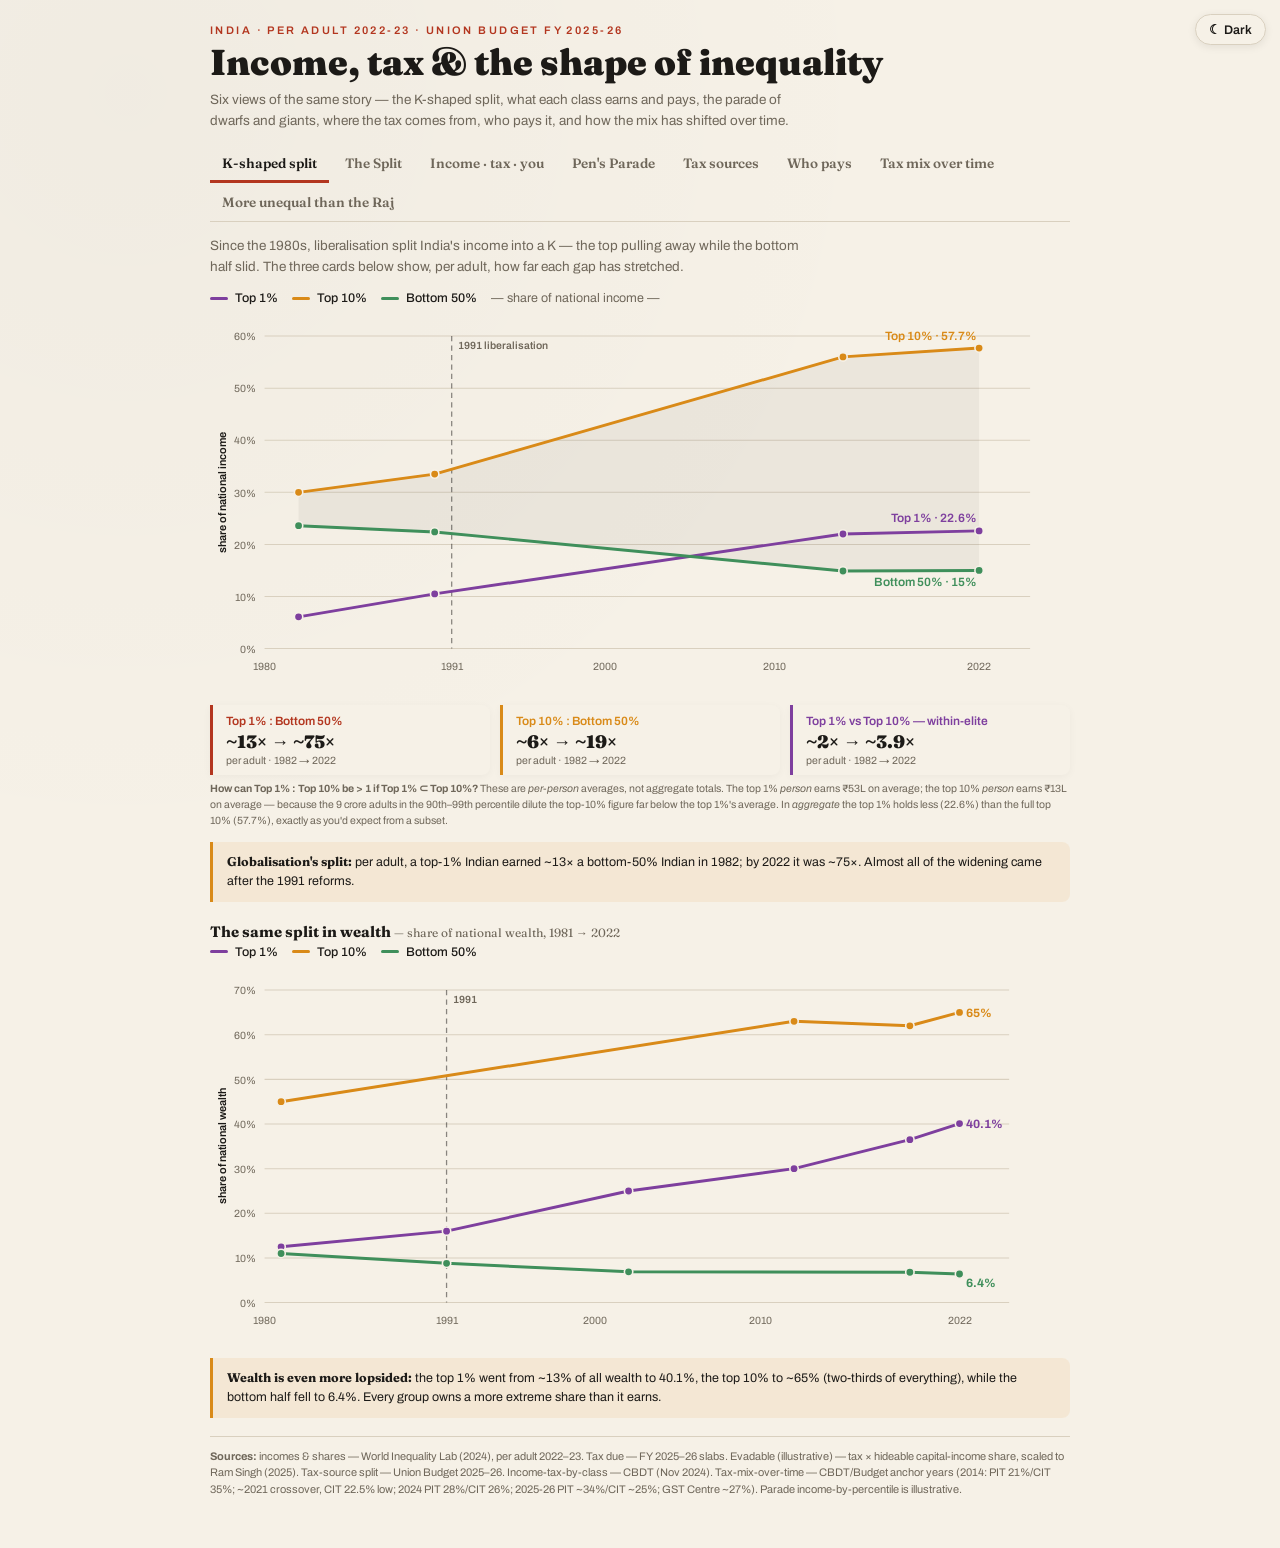
==== commit 3f1d829b: "Add dark mode toggle - Theme preference persisted to localStorage - CSS variables override for dark " ====
--- a/index.html
+++ b/index.html
@@ -10,6 +10,8 @@
   <link rel="stylesheet" href="styles.css">
 </head>
 <body>
+<script>(function(){var t=localStorage.getItem('theme');if(t)document.documentElement.setAttribute('data-theme',t);})();</script>
+<button id="themeBtn" onclick="toggleTheme()" aria-label="Toggle dark mode">☾ Dark</button>
 <div class="wrap">
   <div id="err" style="display:none;color:#b3361f;background:#fff;border:1px solid #b3361f;border-radius:8px;font-size:12px;padding:10px;margin-bottom:12px;"></div>
   <div class="kicker">India · per adult 2022-23 · Union Budget FY 2025-26</div>
@@ -165,398 +167,6 @@
 </div>
 <div class="tip" id="tip"></div>
 
-<script>
-window.onerror=function(m,s,l){var d=document.getElementById('err');if(d){d.style.display='block';d.textContent='Script error: '+m+(l?(' (line '+l+')'):'');}return false;};
-const COLORS={'--paper':'#f6f1e7','--ink':'#1c1a17','--muted':'#6f675a','--rule':'#d9d0bf','--inc':'#5b6b73','--tax':'#2f6f95','--evad':'#b3361f','--you':'#1c1a17','--it1':'#1f4d68','--it2':'#3f7fa5','--it3':'#9cc0d6','--gst':'#d98a18','--corp':'#3f8f5b','--exc':'#7a6f63','--cus':'#c9a14a','--svc':'#4a8f8f','--low':'#3f8f5b','--mid':'#2f6f95','--avg':'#7a6f63','--top':'#d98a18','--apex':'#b3361f','--t1':'#7e3f9e'};
-const css=v=>COLORS[v]||'#000';
-const tip=document.getElementById('tip');
-function showTip(e,h){tip.innerHTML=h;tip.style.opacity=1;mv(e);}
-function mv(e){tip.style.left=(e.clientX+14)+'px';tip.style.top=(e.clientY-10)+'px';}
-function hide(){tip.style.opacity=0;}
-window.addEventListener('mousemove',e=>{if(tip.style.opacity==='1')mv(e);});
-const NS='http://www.w3.org/2000/svg';
-const mk=(t,a)=>{const e=document.createElementNS(NS,t);for(const k in a)e.setAttribute(k,a[k]);return e;};
-const txt=(a,s)=>Object.assign(mk('text',a),{textContent:s});
-function fmt(v){if(v>=1e7)return '₹'+(v/1e7).toFixed(v%1e7?2:0).replace(/\.?0+$/,'')+' cr';
-  if(v>=1e5)return '₹'+(v/1e5).toFixed(v%1e5?1:0)+' L';if(v>=1000)return '₹'+(v/1000).toFixed(0)+'k';return '₹'+Math.round(v);}
-function polar(cx,cy,r,d){const a=(d-90)*Math.PI/180;return [cx+r*Math.cos(a),cy+r*Math.sin(a)];}
-function donutArc(cx,cy,r1,r2,a0,a1){const [xo0,yo0]=polar(cx,cy,r2,a0),[xo1,yo1]=polar(cx,cy,r2,a1),[xi0,yi0]=polar(cx,cy,r1,a0),[xi1,yi1]=polar(cx,cy,r1,a1),lg=(a1-a0)>180?1:0;
-  return `M${xo0} ${yo0} A${r2} ${r2} 0 ${lg} 1 ${xo1} ${yo1} L${xi1} ${yi1} A${r1} ${r1} 0 ${lg} 0 ${xi0} ${yi0} Z`;}
-
-const T=[
-  {n:'Bottom 50%',tp:75,inc:71000,tax:0,evad:0,m:0.71,twin:'a toddler'},
-  {n:'Median',tp:50,inc:100000,tax:0,evad:0,m:1.0,twin:'a yardstick'},
-  {n:'Middle 40%',tp:30,inc:160000,tax:0,evad:0,m:1.6,twin:'a grown adult'},
-  {n:'Nat. avg',tp:10,inc:210000,tax:0,evad:0,m:2.1,twin:'a doorframe'},
-  {n:'Top 10%',tp:5,inc:1300000,tax:78000,evad:7800,m:13,twin:'a 4-storey building'},
-  {n:'Top 1%',tp:0.5,inc:5300000,tax:1338480,evad:669240,m:53,twin:'a 17-storey tower'},
-  {n:'Top 0.1%',tp:0.05,inc:20000000,tax:7254000,evad:6165900,m:200,twin:'a skyscraper'},
-  {n:'Top 0.01%',tp:0.005,inc:100000000,tax:38454000,evad:35377680,m:1000,twin:'taller than the Burj Khalifa'},
-];
-
-/* ===== K ===== */
-function drawK(){const x0=1980,x1=2025;
-  /* ---- income shares ---- */
-  (function(){const svg=document.getElementById('svgK');if(!svg)return;svg.innerHTML='';
-    const mm={t:22,r:38,b:40,l:52},w=820-mm.l-mm.r,h=360-mm.t-mm.b;
-    const X=v=>mm.l+(v-x0)/(x1-x0)*w,Y=v=>mm.t+(1-v/60)*h;
-    for(let v=0;v<=60;v+=10){svg.appendChild(mk('line',{x1:mm.l,y1:Y(v),x2:mm.l+w,y2:Y(v),stroke:css('--rule'),'stroke-width':1}));svg.appendChild(txt({x:mm.l-8,y:Y(v)+4,'text-anchor':'end','font-family':'Archivo','font-size':10,fill:css('--muted')},v+'%'));}
-    [1980,1991,2000,2010,2022].forEach(yr=>svg.appendChild(txt({x:X(yr),y:mm.t+h+20,'text-anchor':'middle','font-family':'Archivo','font-size':10,fill:css('--muted')},yr)));
-    svg.appendChild(mk('line',{x1:X(1991),y1:mm.t,x2:X(1991),y2:mm.t+h,stroke:css('--ink'),'stroke-width':1.2,'stroke-dasharray':'5 4',opacity:.5}));
-    svg.appendChild(txt({x:X(1991)+6,y:mm.t+12,'font-family':'Archivo','font-size':10,'font-weight':600,fill:css('--muted')},'1991 liberalisation'));
-    const t1=[[1982,6.1],[1990,10.5],[2014,22],[2022,22.6]],top=[[1982,30],[1990,33.5],[2014,56],[2022,57.7]],bot=[[1982,23.6],[1990,22.4],[2014,14.9],[2022,15]];
-    svg.appendChild(mk('path',{d:'M'+top.map(p=>X(p[0])+' '+Y(p[1])).join(' L')+' L'+bot.slice().reverse().map(p=>X(p[0])+' '+Y(p[1])).join(' L')+' Z',fill:css('--ink'),opacity:.05}));
-    function ln(pts,c,lab,dy){svg.appendChild(mk('path',{d:pts.map((p,i)=>(i?'L':'M')+X(p[0])+' '+Y(p[1])).join(' '),fill:'none',stroke:c,'stroke-width':2.8,'stroke-linejoin':'round'}));
-      pts.forEach(p=>{const ci=mk('circle',{cx:X(p[0]),cy:Y(p[1]),r:4,fill:c,stroke:css('--paper'),'stroke-width':1.5});ci.addEventListener('mousemove',e=>showTip(e,`${p[0]}: ${p[1]}%`));ci.addEventListener('mouseleave',hide);svg.appendChild(ci);});
-      const e=pts[pts.length-1];svg.appendChild(txt({x:X(e[0])-2,y:Y(e[1])+dy,'text-anchor':'end','font-family':'Archivo','font-size':11.5,'font-weight':600,fill:c},lab));}
-    ln(top,css('--gst'),'Top 10% · 57.7%',-8);
-    ln(t1,css('--t1'),'Top 1% · 22.6%',-8);
-    ln(bot,css('--corp'),'Bottom 50% · 15%',15);
-    svg.appendChild(txt({x:15,y:mm.t+h/2,'text-anchor':'middle','font-family':'Archivo','font-size':10.5,'font-weight':600,fill:css('--ink'),transform:`rotate(-90 15 ${mm.t+h/2})`},'share of national income'));
-  })();
-  /* ---- wealth shares ---- */
-  (function(){const svg=document.getElementById('svgKW');if(!svg)return;svg.innerHTML='';
-    const mm={t:22,r:58,b:40,l:52},w=820-mm.l-mm.r,h=360-mm.t-mm.b;
-    const X=v=>mm.l+(v-x0)/(x1-x0)*w,Y=v=>mm.t+(1-v/70)*h;
-    for(let v=0;v<=70;v+=10){svg.appendChild(mk('line',{x1:mm.l,y1:Y(v),x2:mm.l+w,y2:Y(v),stroke:css('--rule'),'stroke-width':1}));svg.appendChild(txt({x:mm.l-8,y:Y(v)+4,'text-anchor':'end','font-family':'Archivo','font-size':10,fill:css('--muted')},v+'%'));}
-    [1980,1991,2000,2010,2022].forEach(yr=>svg.appendChild(txt({x:X(yr),y:mm.t+h+20,'text-anchor':'middle','font-family':'Archivo','font-size':10,fill:css('--muted')},yr)));
-    svg.appendChild(mk('line',{x1:X(1991),y1:mm.t,x2:X(1991),y2:mm.t+h,stroke:css('--ink'),'stroke-width':1.2,'stroke-dasharray':'5 4',opacity:.5}));
-    svg.appendChild(txt({x:X(1991)+6,y:mm.t+12,'font-family':'Archivo','font-size':10,'font-weight':600,fill:css('--muted')},'1991'));
-    function ln(pts,c,dy){svg.appendChild(mk('path',{d:pts.map((p,i)=>(i?'L':'M')+X(p[0])+' '+Y(p[1])).join(' '),fill:'none',stroke:c,'stroke-width':2.8,'stroke-linejoin':'round'}));
-      pts.forEach(p=>{const ci=mk('circle',{cx:X(p[0]),cy:Y(p[1]),r:4,fill:c,stroke:css('--paper'),'stroke-width':1.5});ci.addEventListener('mousemove',e=>showTip(e,`${p[0]}: ${p[1]}%`));ci.addEventListener('mouseleave',hide);svg.appendChild(ci);});
-      const e=pts[pts.length-1];svg.appendChild(txt({x:X(e[0])+6,y:Y(e[1])+dy,'font-family':'Archivo','font-size':11.5,'font-weight':700,fill:c},e[1]+'%'));}
-    ln([[1981,45],[2012,63],[2019,62],[2022,65]],css('--gst'),4);
-    ln([[1981,12.5],[1991,16],[2002,25],[2012,30],[2019,36.5],[2022,40.1]],css('--t1'),4);
-    ln([[1981,11],[1991,8.8],[2002,6.9],[2019,6.8],[2022,6.4]],css('--corp'),12);
-    svg.appendChild(txt({x:15,y:mm.t+h/2,'text-anchor':'middle','font-family':'Archivo','font-size':10.5,'font-weight':600,fill:css('--ink'),transform:`rotate(-90 15 ${mm.t+h/2})`},'share of national wealth'));
-  })();
-}
-
-/* ===== INCOME (horizontal bars + calculator) ===== */
-let ixLog=false,iyLog=false,iEv=false,userInc=0;
-function darken(hex,f){hex=hex.replace('#','');const n=parseInt(hex,16);return `rgb(${Math.round(((n>>16)&255)*f)},${Math.round(((n>>8)&255)*f)},${Math.round((n&255)*f)})`;}
-function drawI(){const svg=document.getElementById('svgI');svg.innerHTML='';
-  const mm={t:14,r:150,b:30,l:84},w=820-mm.l-mm.r,h=360-mm.t-mm.b,FL=5e4,MX=1e8;
-  const valX=v=>ixLog?(Math.log10(v)-Math.log10(FL))/(Math.log10(MX)-Math.log10(FL))*w:v/MX*w;
-  const XLO=Math.log10(75),XHI=Math.log10(0.005);
-  const rowY=(t,i)=>iyLog?mm.t+(XLO-Math.log10(t.tp))/(XLO-XHI)*h:mm.t+i*(h/(T.length-1));
-  const bh=18;
-  // x grid
-  if(ixLog){[1e5,1e6,1e7,1e8].forEach(v=>{const x=mm.l+valX(v);svg.appendChild(mk('line',{x1:x,y1:mm.t-6,x2:x,y2:mm.t+h+4,stroke:css('--rule'),'stroke-width':1}));svg.appendChild(txt({x:x,y:mm.t+h+20,'text-anchor':'middle','font-family':'Archivo','font-size':10,fill:css('--muted')},fmt(v)));});}
-  else{[0,2.5e7,5e7,7.5e7,1e8].forEach(v=>{const x=mm.l+valX(v);svg.appendChild(mk('line',{x1:x,y1:mm.t-6,x2:x,y2:mm.t+h+4,stroke:css('--rule'),'stroke-width':1}));svg.appendChild(txt({x:x,y:mm.t+h+20,'text-anchor':'middle','font-family':'Archivo','font-size':10,fill:css('--muted')},v?fmt(v):'0'));});}
-  const clsN=document.getElementById('clsNote');if(clsN)clsN.style.display=(iClass||iGlobalCls)?'block':'none';
-  const clsL=document.getElementById('clsLegend');
-  function bandSVG(cl){
-    const bx1=mm.l+valX(Math.max(cl.lo,FL)),bx2=mm.l+valX(Math.min(cl.hi,MX));if(bx2<=bx1)return;
-    svg.appendChild(mk('rect',{x:bx1,y:mm.t,width:bx2-bx1,height:h,fill:css(cl.c),opacity:.06}));
-    if(bx1>mm.l)svg.appendChild(mk('line',{x1:bx1,y1:mm.t,x2:bx1,y2:mm.t+h,stroke:css(cl.c),'stroke-width':1.5,'stroke-dasharray':'4 3',opacity:.45}));
-    if(bx2-bx1>160){svg.appendChild(txt({x:(bx1+bx2)/2,y:mm.t+h-14,'text-anchor':'middle','font-family':'Archivo','font-size':10,'font-weight':700,fill:css(cl.c)},cl.label));}
-    else if(bx2-bx1>0){svg.appendChild(txt({x:bx1+4,y:mm.t+h-14,'text-anchor':'start','font-family':'Archivo','font-size':10,'font-weight':700,fill:css(cl.c)},cl.label));}
-  }
-  if(iClass){
-    [{lo:5e4,hi:125000,label:'Destitute',c:'--evad'},
-     {lo:125000,hi:500000,label:'Aspirers',c:'--gst'},
-     {lo:500000,hi:3000000,label:'Middle',c:'--corp'},
-     {lo:3000000,hi:1e8,label:'Rich',c:'--top'}].forEach(bandSVG);
-    if(clsL){clsL.style.display='flex';clsL.innerHTML=
-      `<span style="width:100%;font-weight:700;display:block;margin-bottom:3px">India (PRICE/ICE360, household):</span>`+
-      [[css('--evad'),'Destitute','<$13/day','<₹1.25L'],
-       [css('--gst'), 'Aspirers', '$13–53/day','₹1.25–5L'],
-       [css('--corp'),'Middle',   '$53–316/day','₹5–30L'],
-       [css('--top'), 'Rich',     '>$316/day',  '>₹30L']].map(([c,n,ppp,rs])=>
-        `<span style="font-weight:700;color:${c}">■ ${n}</span> <span style="font-size:9.5px;color:${css('--muted')}">${ppp} PPP <small>(${rs})</small></span>`).join('&ensp;');}
-  }
-  if(iGlobalCls){
-    [{lo:5e4,hi:95000,label:'Low',c:'--gst'},
-     {lo:95000,hi:190000,label:'Middle',c:'--corp'},
-     {lo:190000,hi:475000,label:'Upper-mid',c:'--mid'},
-     {lo:475000,hi:1e8,label:'High',c:'--t1'}].forEach(bandSVG);
-    if(clsL){clsL.style.display='flex';clsL.innerHTML=
-      `<span style="width:100%;font-weight:700;display:block;margin-bottom:3px">Global (Pew, 2011 PPP — frozen thresholds):</span>`+
-      [[css('--gst'),'Low',        '<$10/day'],
-       [css('--corp'),'Middle',     '$10–20/day'],
-       [css('--mid'), 'Upper-mid',  '$20–50/day'],
-       [css('--t1'),  'High',       '>$50/day']].map(([c,n,ppp])=>
-        `<span style="font-weight:700;color:${c}">■ ${n}</span> <span style="font-size:9.5px;color:${css('--muted')}">${ppp} PPP</span>`).join('&ensp;')+
-      `<span style="width:100%;font-size:9px;color:${css('--muted')};display:block;margin-top:4px">2022 approx. rupee equivalents: &lt;₹95k &nbsp;·&nbsp; ₹95k–1.9L &nbsp;·&nbsp; ₹1.9–4.75L &nbsp;·&nbsp; &gt;₹4.75L</span>`;}
-  }
-  if(!iClass&&!iGlobalCls&&clsL)clsL.style.display='none';
-  // Merge "You" into rows array at correct income-order position → equal spacing for 9 bars
-  const rows=[...T];let youIdx=-1;
-  if(userInc>0){
-    youIdx=rows.findIndex(t=>userInc<t.inc);if(youIdx===-1)youIdx=rows.length;
-    const utax=computeTax(userInc);let evadR=0;for(let i=T.length-1;i>=0;i--){if(userInc>=T[i].inc){evadR=T[i].evad/T[i].inc;break;}}
-    const youTp=Math.max(0.005,Math.min(99,100-incomeToPerc(Math.min(userInc,MX))));
-    rows.splice(youIdx,0,{n:'You',tp:youTp,inc:userInc,tax:utax,evad:userInc*evadR,m:userInc/1e5,twin:htwin(userInc/1e5),isYou:true});
-  }
-  // Always linear spacing when You is present (ensures 9th bar sits evenly in income order)
-  const rN=rows.length;
-  const rY=(t,i)=>(userInc>0||!iyLog)?mm.t+i*(h/Math.max(1,rN-1)):mm.t+(XLO-Math.log10(t.tp))/(XLO-XHI)*h;
-  rows.forEach((t,i)=>{const y=rY(t,i),px=valX(Math.min(t.inc,MX));
-    const inkC=t.isYou?css('--you'):css('--ink');
-    svg.appendChild(txt({x:mm.l-8,y:y+4,'text-anchor':'end','font-family':t.isYou?'Fraunces':'Archivo','font-size':t.isYou?12:11,'font-weight':600,fill:inkC},t.n));
-    const bar=mk('rect',{x:mm.l,y:y-bh/2,width:Math.max(2,px),height:bh,rx:2,fill:css('--inc'),opacity:.55});
-    bar.addEventListener('mousemove',e=>showTip(e,`<b>${t.n}</b><br>income ${fmt(t.inc)}`));bar.addEventListener('mouseleave',hide);svg.appendChild(bar);
-    if(t.tax>0){const tr=mk('rect',{x:mm.l,y:y-bh/2,width:Math.max(1,px*(t.tax/t.inc)),height:bh,rx:2,fill:css('--tax')});tr.addEventListener('mousemove',e=>showTip(e,`<b>Tax: ${fmt(t.tax)}</b> &nbsp;·&nbsp; ${Math.round(t.tax/t.inc*100)}% effective rate`));tr.addEventListener('mouseleave',hide);svg.appendChild(tr);}
-    if(iEv&&t.evad>0){const er=mk('rect',{x:mm.l,y:y-bh/2,width:Math.max(1,px*(t.evad/t.inc)),height:bh,rx:2,fill:css('--evad')});er.addEventListener('mousemove',e=>showTip(e,`<b>Evadable: ${fmt(t.evad)}</b> &nbsp;·&nbsp; unreported capital income (Singh 2025)`));er.addEventListener('mouseleave',hide);svg.appendChild(er);}
-    svg.appendChild(txt({x:mm.l+px+8,y:y+4,'font-family':'Archivo','font-size':11,'font-weight':600,fill:inkC},`${fmt(t.inc)} · ${t.m>=1?t.m.toLocaleString('en-IN'):t.m}m`));
-    svg.appendChild(txt({x:mm.l+px+8,y:y+15,'font-family':'Archivo','font-size':9.5,fill:css('--muted')},t.twin));
-  });
-  if(userInc>0){const ux=mm.l+valX(Math.min(userInc,MX));
-    svg.appendChild(mk('line',{x1:ux,y1:mm.t-6,x2:ux,y2:mm.t+h+4,stroke:css('--you'),'stroke-width':1.5,'stroke-dasharray':'4 3',opacity:.5}));
-    svg.appendChild(txt({x:ux,y:mm.t-10,'text-anchor':'middle','font-family':'Fraunces','font-weight':700,'font-size':11,fill:css('--you')},'▶ You'));}
-}
-function computeTax(y){if(y<=1200000)return 0;const s=[[400000,0],[800000,.05],[1200000,.10],[1600000,.15],[2000000,.20],[2400000,.25],[Infinity,.30]];let t=0,p=0;for(const[c,r]of s){const a=Math.min(y,c)-p;if(a>0)t+=a*r;p=c;if(y<=c)break;}let su=0;if(y>2e7)su=.25;else if(y>1e7)su=.15;else if(y>5e6)su=.10;return t*(1+su)*1.04;}
-function htwin(m){if(m<.9)return'a small child';if(m<1.3)return'a yardstick — about the median Indian';if(m<1.9)return'a grown adult';if(m<3)return'a doorframe';if(m<7)return'two storeys';if(m<20)return'a 3–5 storey building';if(m<70)return'a multi-storey tower';if(m<250)return'a skyscraper';return'a structure taller than the Burj Khalifa';}
-function tierTxt(y){if(y<71000)return['below the bottom-50% average','below the ₹71k average of the poorest half.'];if(y<100000)return['in the bottom ~50%','below the ₹1 lakh national median.'];if(y<160000)return['just above the median','inside the broad middle-40%.'];if(y<210000)return['approaching the national average','still below average — which itself sits near the 90th percentile.'];if(y<1300000)return['roughly the top 10–15%','above the average Indian, below the ₹13L top-10% average.'];if(y<5300000)return['around the top 1–5%','deep in the top decile.'];if(y<20000000)return['around the top 1%','out-earning ~99% of adults.'];if(y<1e8)return['around the top 0.1%','among the richest ~900,000 adults.'];return['top 0.01%+','among the ~10,000 highest earners.'];}
-function calc(){const inc=document.getElementById('inc'),unit=document.getElementById('unit'),res=document.getElementById('res');
-  let raw=parseFloat((inc.value||'').replace(/[, ]/g,''));if(!raw||raw<=0){res.classList.remove('show');userInc=0;drawI();return;}
-  const y=raw*parseFloat(unit.value);userInc=y;const mult=y/1e5,tax=computeTax(y),rate=Math.round(tax/y*100);const[tier,det]=tierTxt(y);
-  const mtxt=mult>=1?mult.toLocaleString('en-IN',{maximumFractionDigits:1})+' m':(mult*100).toFixed(0)+' cm';
-  res.innerHTML=`<div class="big">${mtxt} tall</div><div class="det">That's <b>${mult.toLocaleString('en-IN',{maximumFractionDigits:1})}×</b> the median (${fmt(y)}/yr) — about the height of ${htwin(mult)}.<br><br>You sit <b>${tier}</b> — ${det}<br><br>${tax>0?`Estimated income tax (FY25-26 slabs, as salary): <b>${fmt(tax)}</b> (~${rate}% effective).`:`At this income you owe <b>no income tax</b> (rebate covers up to ₹12 lakh).`}</div>`;
-  res.classList.add('show');drawI();}
-
-/* ===== PEN'S PARADE ===== */
-const PA=[[0,30000],[25,71000],[50,100000],[70,160000],[85,250000],[90,420000],[95,1100000],[99,4000000],[99.9,20000000],[99.99,80000000],[100,200000000]];
-function incomeAt(p){for(let i=0;i<PA.length-1;i++){if(p<=PA[i+1][0]){const[a,b]=PA[i],[c,d]=PA[i+1],f=(p-a)/(c-a);return Math.exp(Math.log(b)+f*(Math.log(d)-Math.log(b)));}}return PA[PA.length-1][1];}
-let paP=0,paPlaying=false,paStart=0,paDur=26000,paRAF=null,paLogH=false,paLogP=false;
-const paPx=inc=>inc*(24/100000);
-const _logLo=Math.log10(30000),_logHi=Math.log10(200000000);
-function paPxLog(inc){return Math.max(2,((Math.log10(Math.max(30000,inc))-_logLo)/(_logHi-_logLo))*(372-42));}
-function incomeToPerc(inc){for(let i=0;i<PA.length-1;i++){const[a,b]=[PA[i][0],PA[i][1]],[c,d]=[PA[i+1][0],PA[i+1][1]];if(inc<=d){const f=(Math.log(Math.max(inc,b))-Math.log(b))/(Math.log(d)-Math.log(b));return a+Math.max(0,f)*(c-a);}}return 100;}
-function marchPct(){if(!paLogP)return paP;return incomeToPerc(Math.pow(10,_logLo+(paP/100)*(_logHi-_logLo)));}
-function drawParade(){const svg=document.getElementById('svgP');svg.innerHTML='';
-  const W=820,ground=372,cx=410,bw=36;
-  svg.appendChild(mk('line',{x1:30,y1:ground,x2:W-30,y2:ground,stroke:css('--ink'),'stroke-width':1.5}));
-  const H=paLogH?paPxLog:paPx;
-  const MARKS=[
-    [71000,'bottom 50% avg · ₹71k'],
-    [100000,'median · ₹1L = 1m'],
-    [210000,'national avg · ₹2.1L'],
-    [420000,'top 10% entry · ₹4.2L'],
-    [4000000,'top 1% entry · ₹40L'],
-    [20000000,'top 0.1% entry · ₹2cr'],
-  ];
-  MARKS.forEach(([inc,lab])=>{const y=ground-H(inc);if(y<ground-2&&y>8){svg.appendChild(mk('line',{x1:30,y1:y,x2:W-30,y2:y,stroke:css('--rule'),'stroke-width':1,'stroke-dasharray':'3 4'}));svg.appendChild(txt({x:38,y:y-3,'font-family':'Archivo','font-size':9.5,fill:css('--muted')},lab));}});
-  const dp=marchPct(),inc=incomeAt(dp),hpx=H(inc),cap=hpx>ground-30,drawH=Math.max(2,Math.min(hpx,ground-30));
-  svg.appendChild(mk('rect',{x:cx-bw/2,y:ground-drawH,width:bw,height:drawH,rx:5,fill:css('--evad'),opacity:.9}));
-  svg.appendChild(mk('circle',{cx:cx,cy:ground-drawH-10,r:9,fill:css('--ink')}));
-  if(cap)svg.appendChild(txt({x:cx,y:20,'text-anchor':'middle','font-family':'Fraunces','font-weight':900,'font-size':14,fill:css('--evad')},'↑ '+(inc/1e5).toLocaleString('en-IN',{maximumFractionDigits:0})+' m tall — off screen'));
-  const ht=paLogH?('log-h: '+(paPxLog(inc)/paPxLog(1e5)).toFixed(1)+'× median'):(inc/1e5).toFixed(inc<1e6?2:0)+' m';
-  svg.appendChild(txt({x:cx,y:ground+22,'text-anchor':'middle','font-family':'Archivo','font-size':12,'font-weight':600,fill:css('--ink')},'walked '+dp.toFixed(2)+'% · '+fmt(inc)+'/yr · '+ht));
-}
-function paStep(ts){if(!paStart)paStart=ts-(paP/100)*paDur;const prog=Math.min(1,(ts-paStart)/paDur);paP=prog*100;document.getElementById('paSlide').value=paP*10;drawParade();
-  if(prog<1&&paPlaying)paRAF=requestAnimationFrame(paStep);else{paPlaying=false;document.getElementById('paPlay').textContent='▶ Play';}}
-document.getElementById('paPlay').onclick=function(){if(paPlaying){paPlaying=false;cancelAnimationFrame(paRAF);this.textContent='▶ Play';return;}if(paP>=100)paP=0;paPlaying=true;paStart=0;this.textContent='⏸ Pause';paRAF=requestAnimationFrame(paStep);};
-document.getElementById('paReplay').onclick=function(){paPlaying=false;cancelAnimationFrame(paRAF);paP=0;document.getElementById('paSlide').value=0;document.getElementById('paPlay').textContent='▶ Play';drawParade();};
-document.getElementById('paHLin').onclick=()=>{paLogH=false;flip('paHLin','paHLog',true);drawParade();};
-document.getElementById('paHLog').onclick=()=>{paLogH=true;flip('paHLin','paHLog',false);drawParade();};
-document.getElementById('paPLin').onclick=()=>{paLogP=false;flip('paPLin','paPLog',true);drawParade();};
-document.getElementById('paPLog').onclick=()=>{paLogP=true;flip('paPLin','paPLog',false);drawParade();};
-document.getElementById('paSlide').oninput=function(){paPlaying=false;cancelAnimationFrame(paRAF);document.getElementById('paPlay').textContent='▶ Play';paP=this.value/10;drawParade();};
-
-/* ===== SOURCES ===== */
-const SRC=[{g:'Income tax',s:'> ₹50 L',pct:33*.76,c:'--it1'},{g:'Income tax',s:'₹10–50 L',pct:33*.18,c:'--it2'},{g:'Income tax',s:'< ₹10 L',pct:33*.06,c:'--it3'},{g:'GST',s:'indirect',pct:27,c:'--gst'},{g:'Corporate tax',s:'companies',pct:26,c:'--corp'},{g:'Union excise',s:'indirect',pct:8,c:'--exc'},{g:'Customs',s:'indirect',pct:6,c:'--cus'}];
-function drawS(){const svg=document.getElementById('svgS');svg.innerHTML='';const cx=230,cy=210,r1=92,r2=175;let acc=0;
-  SRC.forEach(s=>{const a0=acc*3.6,a1=(acc+s.pct)*3.6;acc+=s.pct;const p=mk('path',{d:donutArc(cx,cy,r1,r2,a0,a1),fill:css(s.c),stroke:css('--paper'),'stroke-width':2});p.addEventListener('mousemove',e=>showTip(e,`<b>${s.g}</b> — ${s.s}<br>${s.pct.toFixed(1)}% of central tax`));p.addEventListener('mouseleave',hide);svg.appendChild(p);});
-  svg.appendChild(txt({x:cx,y:cy-4,'text-anchor':'middle','font-family':'Fraunces','font-weight':900,'font-size':19,fill:css('--ink')},'Central'));
-  svg.appendChild(txt({x:cx,y:cy+17,'text-anchor':'middle','font-family':'Fraunces','font-weight':900,'font-size':19,fill:css('--ink')},'tax ₹'));
-  svg.appendChild(txt({x:cx,y:16,'text-anchor':'middle','font-family':'Archivo','font-size':11,'font-weight':600,fill:css('--it1')},'◀ Income tax ~33%'));
-  const leg=document.getElementById('legS');leg.innerHTML=`<span class="grp" style="color:${css('--it1')}">Income tax — 33% (direct)</span>`;
-  [['--it1','> ₹50 L','25%','pays 76% of income tax'],['--it2','₹10–50 L','6%','18% of it'],['--it3','< ₹10 L','2%','6% of it']].forEach(r=>leg.innerHTML+=`<span class="row"><i style="background:${css(r[0])}"></i><span><b>${r[2]}</b> of all tax · ${r[1]} <span class="mut">(${r[3]})</span></span></span>`);
-  leg.innerHTML+=`<span class="grp">Other sources</span>`;
-  [['--gst','GST','27%','indirect — all'],['--corp','Corporate tax','26%','companies'],['--exc','Union excise','8%','indirect'],['--cus','Customs','6%','indirect']].forEach(r=>leg.innerHTML+=`<span class="row"><i style="background:${css(r[0])}"></i><span><b>${r[2]}</b> · ${r[1]} <span class="mut">(${r[3]})</span></span></span>`);
-  leg.innerHTML+=`<span class="row mut" style="margin-top:6px;font-size:12px">Direct ≈ 59% · Indirect ≈ 41%</span>`;
-}
-
-/* ===== WHO PAYS ===== */
-const CL=[{n:'> ₹50 L',c:'--it1',payers:1.4,tax:76},{n:'₹10–50 L',c:'--it2',payers:18.3,tax:18},{n:'< ₹10 L',c:'--it3',payers:80.3,tax:6}];
-function mini(svg,cx,cy,k){const r1=58,r2=108;let acc=0;CL.forEach(c=>{const v=c[k],a0=acc*3.6,a1=(acc+v)*3.6;acc+=v;const p=mk('path',{d:donutArc(cx,cy,r1,r2,a0,a1),fill:css(c.c),stroke:css('--paper'),'stroke-width':2});p.addEventListener('mousemove',e=>showTip(e,`<b>${c.n}</b><br>${k==='payers'?'of taxpayers':'of income tax'}: ${v}%`));p.addEventListener('mouseleave',hide);svg.appendChild(p);});}
-function drawW(){const svg=document.getElementById('svgW');svg.innerHTML='';mini(svg,160,150,'payers');mini(svg,460,150,'tax');
-  svg.appendChild(txt({x:160,y:296,'text-anchor':'middle','font-family':'Archivo','font-size':13,'font-weight':600,fill:css('--ink')},'Share of TAXPAYERS'));
-  svg.appendChild(txt({x:460,y:296,'text-anchor':'middle','font-family':'Archivo','font-size':13,'font-weight':600,fill:css('--ink')},'Share of INCOME TAX PAID'));
-  svg.appendChild(txt({x:310,y:158,'text-anchor':'middle','font-family':'Archivo','font-size':30,fill:css('--gst')},'→'));
-  let lx=120;CL.forEach(c=>{svg.appendChild(mk('rect',{x:lx,y:336,width:15,height:15,rx:3,fill:css(c.c)}));svg.appendChild(txt({x:lx+21,y:348,'font-family':'Archivo','font-size':12.5,fill:css('--ink')},c.n));lx+=150;});}
-
-/* ===== EVOLUTION ===== */
-const EV={PIT:[[2014,21],[2021,25],[2024,28],[2026,34]],CIT:[[2014,35],[2021,22.5],[2024,26],[2026,25]],GST:[[2017,22],[2021,27],[2024,27],[2026,27]]};
-function drawE(){const svg=document.getElementById('svgE');svg.innerHTML='';
-  const mm={t:24,r:122,b:48,l:48},w=820-mm.l-mm.r,h=460-mm.t-mm.b,x0=1951,x1=2026;
-  const X=v=>mm.l+(v-x0)/(x1-x0)*w,Y=v=>mm.t+(1-v/100)*h;
-  for(let v=0;v<=100;v+=25){svg.appendChild(mk('line',{x1:mm.l,y1:Y(v),x2:mm.l+w,y2:Y(v),stroke:css('--rule'),'stroke-width':1}));svg.appendChild(txt({x:mm.l-8,y:Y(v)+4,'text-anchor':'end','font-family':'Archivo','font-size':10.5,fill:css('--muted')},v+'%'));}
-  [1951,1965,1980,1991,2000,2010,2017,2026].forEach(yr=>svg.appendChild(txt({x:X(yr),y:mm.t+h+22,'text-anchor':'middle','font-family':'Archivo','font-size':10.5,fill:css('--muted')},yr)));
-  const YR=[1951,1965,1980,1991,2000,2010,2018,2022,2026];
-  const D={PIT:[18,15,14,15,16,19,24,30,34],Corp:[16,17,17,18,25,38,27,26,25],GST:[0,0,0,0,0,0,35,28,27],Svc:[0,0,0,0,6,12,0,0,0],Exc:[30,41,46,44,34,16,8,10,8],Cus:[36,27,23,23,19,15,6,6,6]};
-  const order=[['PIT','--it1','Income tax'],['Corp','--corp','Corporate'],['GST','--gst','GST'],['Svc','--svc','Service tax'],['Exc','--exc','Union excise'],['Cus','--cus','Customs']];
-  let base=YR.map(()=>0);
-  order.forEach(o=>{const vals=D[o[0]],top=vals.map((v,i)=>base[i]+v);
-    let d='';for(let i=0;i<YR.length;i++)d+=(i?'L':'M')+X(YR[i])+' '+Y(top[i])+' ';
-    for(let i=YR.length-1;i>=0;i--)d+='L'+X(YR[i])+' '+Y(base[i])+' ';d+='Z';
-    const pa=mk('path',{d:d,fill:css(o[1]),opacity:.9,stroke:css('--paper'),'stroke-width':1});svg.appendChild(pa);
-    const lt=top[top.length-1],lb=base[base.length-1],sz=lt-lb;
-    if(sz>3.5)svg.appendChild(txt({x:mm.l+w+6,y:Y((lt+lb)/2)+4,'font-family':'Archivo','font-size':10.5,'font-weight':600,fill:css(o[1])},o[2]+' '+sz+'%'));
-    base=top;});
-  [[1991,'1991 reforms'],[2017,'2017 GST']].forEach(m=>{svg.appendChild(mk('line',{x1:X(m[0]),y1:mm.t,x2:X(m[0]),y2:mm.t+h,stroke:css('--ink'),'stroke-width':1.2,'stroke-dasharray':'4 4',opacity:.5}));svg.appendChild(txt({x:X(m[0])+4,y:mm.t+12,'font-family':'Archivo','font-size':10,'font-weight':600,fill:css('--ink')},m[1]));});
-  svg.appendChild(txt({x:16,y:mm.t+h/2,'text-anchor':'middle','font-family':'Archivo','font-size':12,'font-weight':600,fill:css('--ink'),transform:`rotate(-90 16 ${mm.t+h/2})`},'% of central gross tax revenue'));
-}
-
-/* ===== RAJ ===== */
-function drawR(){const svg=document.getElementById('svgR');if(!svg)return;svg.innerHTML='';
-  const mm={t:28,r:46,b:48,l:48},w=820-mm.l-mm.r,h=460-mm.t-mm.b,x0=1922,x1=2025;
-  const X=v=>mm.l+(v-x0)/(x1-x0)*w,Y=v=>mm.t+(1-v/28)*h;
-  for(let v=0;v<=25;v+=5){svg.appendChild(mk('line',{x1:mm.l,y1:Y(v),x2:mm.l+w,y2:Y(v),stroke:css('--rule'),'stroke-width':1}));svg.appendChild(txt({x:mm.l-8,y:Y(v)+4,'text-anchor':'end','font-family':'Archivo','font-size':10.5,fill:css('--muted')},v+'%'));}
-  [1922,1947,1970,1991,2022].forEach(yr=>svg.appendChild(txt({x:X(yr),y:mm.t+h+22,'text-anchor':'middle','font-family':'Archivo','font-size':10.5,fill:css('--muted')},yr)));
-  svg.appendChild(mk('rect',{x:X(1922),y:mm.t,width:X(1947)-X(1922),height:h,fill:css('--ink'),opacity:.05}));
-  svg.appendChild(txt({x:(X(1922)+X(1947))/2,y:mm.t+14,'text-anchor':'middle','font-family':'Archivo','font-size':10.5,'font-weight':600,fill:css('--muted')},'British Raj'));
-  svg.appendChild(txt({x:(X(1947)+X(2025))/2,y:mm.t+14,'text-anchor':'middle','font-family':'Archivo','font-size':10.5,'font-weight':600,fill:css('--muted')},'Republic of India'));
-  svg.appendChild(mk('line',{x1:mm.l,y1:Y(21),x2:mm.l+w,y2:Y(21),stroke:css('--evad'),'stroke-width':1.4,'stroke-dasharray':'6 4',opacity:.85}));
-  svg.appendChild(txt({x:mm.l+w,y:Y(21)-6,'text-anchor':'end','font-family':'Archivo','font-size':10.5,'font-weight':600,fill:css('--evad')},'colonial peak ~21%'));
-  [[1947,'Independence'],[1991,'Liberalisation']].forEach(m=>{svg.appendChild(mk('line',{x1:X(m[0]),y1:mm.t,x2:X(m[0]),y2:mm.t+h,stroke:css('--ink'),'stroke-width':1,'stroke-dasharray':'3 4',opacity:.4}));svg.appendChild(txt({x:X(m[0])+4,y:mm.t+h-8,'font-family':'Archivo','font-size':10,'font-weight':600,fill:css('--muted')},m[1]));});
-  const xc=X(2005);
-  svg.appendChild(txt({x:xc-4,y:Y(17.5),'text-anchor':'end','font-family':'Archivo','font-size':10,'font-style':'italic',fill:css('--ink')},'~2005: top 1%'));
-  svg.appendChild(txt({x:xc-4,y:Y(17.5)+12,'text-anchor':'end','font-family':'Archivo','font-size':10,'font-style':'italic',fill:css('--ink')},'overtakes bottom 50%'));
-  // pre-1955 projection (dotted) — no survey data before 1951
-  const Bproj=[[1922,20],[1955,19]];
-  svg.appendChild(mk('path',{d:Bproj.map((p,i)=>(i?'L':'M')+X(p[0])+' '+Y(p[1])).join(' '),fill:'none',stroke:css('--corp'),'stroke-width':2,'stroke-dasharray':'5 5',opacity:.6}));
-  svg.appendChild(txt({x:(X(1922)+X(1955))/2,y:Y(20)+16,'text-anchor':'middle','font-family':'Archivo','font-size':9.5,'font-style':'italic',fill:css('--corp')},'extrapolated — no income surveys'));
-  svg.appendChild(txt({x:(X(1922)+X(1955))/2,y:Y(20)+28,'text-anchor':'middle','font-family':'Archivo','font-size':9,'font-style':'italic',fill:css('--corp')},'existed pre-1951; colonial records'))
-  svg.appendChild(txt({x:(X(1922)+X(1955))/2,y:Y(20)+39,'text-anchor':'middle','font-family':'Archivo','font-size':9,'font-style':'italic',fill:css('--corp')},'only covered top ~3%'));
-  const B=[[1955,19],[1965,22],[1982,23.6],[1990,22.4],[2000,20],[2014,14.9],[2022,15]];
-  svg.appendChild(mk('path',{d:B.map((p,i)=>(i?'L':'M')+X(p[0])+' '+Y(p[1])).join(' '),fill:'none',stroke:css('--corp'),'stroke-width':2.8,'stroke-linejoin':'round'}));
-  B.forEach(p=>{const c=mk('circle',{cx:X(p[0]),cy:Y(p[1]),r:4.2,fill:css('--corp'),stroke:css('--paper'),'stroke-width':1.5});c.addEventListener('mousemove',e=>showTip(e,'Bottom 50% '+p[0]+': '+p[1]+'%'));c.addEventListener('mouseleave',hide);svg.appendChild(c);});
-  svg.appendChild(txt({x:X(1982)+4,y:Y(23.6)-9,'font-family':'Archivo','font-size':10.5,'font-weight':600,fill:css('--corp')},'23.6%'));
-  svg.appendChild(txt({x:X(2022)-3,y:Y(15)+16,'text-anchor':'end','font-family':'Archivo','font-size':10.5,'font-weight':600,fill:css('--corp')},'15%'));
-  const P=[[1922,13],[1940,20.7],[1950,10.3],[1982,6.1],[1990,10.5],[2014,21.7],[2022,22.6]];
-  svg.appendChild(mk('path',{d:P.map((p,i)=>(i?'L':'M')+X(p[0])+' '+Y(p[1])).join(' '),fill:'none',stroke:css('--t1'),'stroke-width':3,'stroke-linejoin':'round'}));
-  P.forEach(p=>{const c=mk('circle',{cx:X(p[0]),cy:Y(p[1]),r:4.6,fill:css('--t1'),stroke:css('--paper'),'stroke-width':1.6});c.addEventListener('mousemove',e=>showTip(e,'Top 1% '+p[0]+': '+p[1]+'%'));c.addEventListener('mouseleave',hide);svg.appendChild(c);});
-  const note=(yr,val,t,dx,dy)=>svg.appendChild(txt({x:X(yr)+dx,y:Y(val)+dy,'font-family':'Archivo','font-size':11,'font-weight':600,fill:css('--ink')},t));
-  note(1922,13,'13%',4,-9);note(1940,20.7,'~21% peak · 1940',6,-9);note(1950,10.3,'10.3% · 1950',-4,16);note(1982,6.1,'6.1% low',4,16);note(2022,22.6,'22.6%',-46,-9);
-  svg.appendChild(txt({x:16,y:mm.t+h/2,'text-anchor':'middle','font-family':'Archivo','font-size':12,'font-weight':600,fill:css('--ink'),transform:`rotate(-90 16 ${mm.t+h/2})`},'share of national income'));
-}
-
-
-/* ===== NEEDLE ===== */
-function drawN(){
-  function stk(svgId,YRS,data,yLab,evts=[]){
-    const x0=1958,x1=2025;
-    const svg=document.getElementById(svgId);if(!svg)return;svg.innerHTML='';
-    const mm={t:36,r:12,b:34,l:44},w=820-mm.l-mm.r,h=256-mm.t-mm.b;
-    const X=v=>mm.l+(v-x0)/(x1-x0)*w,Y=v=>mm.t+(1-v/100)*h;
-    [0,25,50,75,100].forEach(v=>{svg.appendChild(mk('line',{x1:mm.l,y1:Y(v),x2:mm.l+w,y2:Y(v),stroke:css('--rule'),'stroke-width':1}));svg.appendChild(txt({x:mm.l-6,y:Y(v)+4,'text-anchor':'end','font-family':'Archivo','font-size':9,fill:css('--muted')},v+'%'));});
-    [1960,1970,1980,1991,2000,2010,2022].forEach(yr=>svg.appendChild(txt({x:X(yr),y:mm.t+h+16,'text-anchor':'middle','font-family':'Archivo','font-size':10,fill:css('--muted')},yr)));
-    let base=YRS.map(()=>0);
-    const bnames=['Bottom 50%','Middle 40%','Next 9%','Top 1%'],bcols=['--corp','--mid','--gst','--t1'];
-    const dots=[];
-    data.forEach((vals,bi)=>{const top=vals.map((v,i)=>base[i]+v);
-      let d='';for(let i=0;i<YRS.length;i++)d+=(i?'L':'M')+X(YRS[i])+' '+Y(top[i])+' ';
-      for(let i=YRS.length-1;i>=0;i--)d+='L'+X(YRS[i])+' '+Y(base[i])+' ';d+='Z';
-      svg.appendChild(mk('path',{d,fill:css(bcols[bi]),opacity:.88,stroke:css('--paper'),'stroke-width':.5}));
-      const lt=top[top.length-1],lb=base[base.length-1];
-      if(lt-lb>5)svg.appendChild(txt({x:X(YRS[YRS.length-1])-8,y:Y((lt+lb)/2)+4,'text-anchor':'end','font-family':'Archivo','font-size':9.5,'font-weight':700,fill:'#fff'},(lt-lb).toFixed(0)+'%'));
-      YRS.forEach((yr,i)=>dots.push({x:X(yr),y:bi<3?Y(top[i]):Y((top[i]+base[i])/2),c:bcols[bi],tip:bnames[bi]+': '+vals[i].toFixed(1)+'% in '+yr}));
-      base=top;});
-    dots.forEach(d=>{const c=mk('circle',{cx:d.x,cy:d.y,r:4.2,fill:css(d.c),stroke:css('--paper'),'stroke-width':1.5});c.addEventListener('mousemove',e=>showTip(e,d.tip));c.addEventListener('mouseleave',hide);svg.appendChild(c);});
-    // 1991 — prominent, drawn on top of areas
-    svg.appendChild(mk('line',{x1:X(1991),y1:mm.t,x2:X(1991),y2:mm.t+h,stroke:css('--ink'),'stroke-width':1.4,'stroke-dasharray':'5 3',opacity:.68}));
-    svg.appendChild(txt({x:X(1991)+4,y:mm.t-6,'font-family':'Archivo','font-size':9.5,'font-weight':700,fill:css('--ink')},'1991 liberalisation'));
-    // other events drawn on top of areas
-    evts.forEach((e,i)=>{const ex=X(e.yr);if(ex<mm.l+2||ex>mm.l+w-2)return;
-      svg.appendChild(mk('line',{x1:ex,y1:mm.t,x2:ex,y2:mm.t+h,stroke:css('--ink'),'stroke-width':1.2,'stroke-dasharray':'3 4',opacity:.65}));
-      const ly=mm.t-(i%2===0?6:20);
-      svg.appendChild(mk('line',{x1:ex,y1:ly+2,x2:ex+2,y2:ly+2,stroke:css('--paper'),'stroke-width':3}));
-      svg.appendChild(txt({x:ex+3,y:ly,'font-family':'Archivo','font-size':9,'font-weight':700,fill:css('--ink')},e.label));
-    });
-    svg.appendChild(txt({x:14,y:mm.t+h/2,'text-anchor':'middle','font-family':'Archivo','font-size':10,'font-weight':600,fill:css('--ink'),transform:'rotate(-90 14 '+(mm.t+h/2)+')'},yLab));
-  }
-  const EVTS=[
-    {yr:1975,label:'Emergency'},
-    {yr:2000,label:'IT Boom'},
-    {yr:2008,label:'Fin. Crisis'},
-    {yr:2016,label:'Demonetisation'},
-    {yr:2020,label:'COVID'},
-  ];
-  stk('svgN',[1982,1990,2014,2022],
-    [[23.6,22.4,14.9,15],[46.4,44.1,29.1,27.3],[23.9,23.0,34.3,35.1],[6.1,10.5,21.7,22.6]],
-    '% national income',EVTS);
-  stk('svgNW',[1961,1981,2012,2022],
-    [[11,11,6.9,6.4],[44,44,30.1,28.6],[32,32.5,33,25],[13,12.5,30,40]],
-    '% national wealth',EVTS);
-  // Per-capita evolution — income (solid) and wealth (dashed) with zones + flags
-  (function(){const svg=document.getElementById('svgNPC');if(!svg)return;svg.innerHTML='';
-    const mm={t:30,r:132,b:36,l:54},w=820-mm.l-mm.r,h=290-mm.t-mm.b;
-    const X=yr=>mm.l+(yr-1955)/(2027-1955)*w;
-    const LO=Math.log10(0.07),HI=Math.log10(55),LY=v=>mm.t+(HI-Math.log10(Math.max(0.07,v)))/(HI-LO)*h;
-    // zones
-    const y1=LY(1),y05=LY(0.5),ybot=mm.t+h;
-    svg.appendChild(mk('rect',{x:mm.l,y:y05,width:w,height:ybot-y05,fill:css('--evad'),opacity:.07}));
-    svg.appendChild(mk('rect',{x:mm.l,y:y1,width:w,height:y05-y1,fill:css('--top'),opacity:.05}));
-    svg.appendChild(txt({x:mm.l+6,y:(y05+ybot)/2+4,'font-family':'Archivo','font-size':8.5,'font-style':'italic','font-weight':600,fill:css('--evad')},'⚠ at-risk'));
-    svg.appendChild(txt({x:mm.l+6,y:(y1+y05)/2+4,'font-family':'Archivo','font-size':8.5,'font-style':'italic',fill:css('--muted')},'below mean'));
-    // grid + y-labels
-    [0.1,0.25,0.5,1,2,5,10,25,50].forEach(v=>{const y=LY(v);
-      svg.appendChild(mk('line',{x1:mm.l,y1:y,x2:mm.l+w,y2:y,stroke:v===1?css('--ink'):css('--rule'),'stroke-width':v===1?1.8:1,opacity:v===1?0.5:0.7}));
-      svg.appendChild(txt({x:mm.l-5,y:y+3.5,'text-anchor':'end','font-family':'Archivo','font-size':9,fill:css('--muted')},v+'x'));
-    });
-    svg.appendChild(txt({x:mm.l+w*0.32,y:LY(1)+13,'text-anchor':'middle','font-family':'Archivo','font-size':8.5,'font-style':'italic',fill:css('--muted')},'national mean'));
-    // x-axis
-    [1961,1970,1980,1991,2000,2010,2022].forEach(yr=>svg.appendChild(txt({x:X(yr),y:mm.t+h+16,'text-anchor':'middle','font-family':'Archivo','font-size':9.5,fill:css('--muted')},yr)));
-    // data
-    const pcI=[{yr:1982,top1:6.1,next9:2.66,mid40:1.16,bot50:0.47},{yr:1990,top1:10.5,next9:2.56,mid40:1.10,bot50:0.448},{yr:2014,top1:21.7,next9:3.81,mid40:0.73,bot50:0.298},{yr:2022,top1:22.6,next9:3.9,mid40:0.68,bot50:0.30}];
-    const pcW=[{yr:1961,top1:13,next9:3.56,mid40:1.1,bot50:0.22},{yr:1981,top1:12.5,next9:3.61,mid40:1.1,bot50:0.22},{yr:2012,top1:30,next9:3.67,mid40:0.75,bot50:0.138},{yr:2022,top1:40,next9:2.78,mid40:0.715,bot50:0.128}];
-    const BD=[['top1','--t1','Top 1%'],['next9','--gst','Next 9%'],['mid40','--mid','Middle 40%'],['bot50','--corp','Bottom 50%']];
-    const rx=mm.l+w+8;
-    BD.forEach(([k,col,n])=>{
-      const ipts=pcI.map(r=>({yr:r.yr,v:r[k]})),wpts=pcW.map(r=>({yr:r.yr,v:r[k]}));
-      svg.appendChild(mk('path',{d:ipts.map((p,i)=>(i?'L':'M')+X(p.yr)+' '+LY(p.v)).join(' '),fill:'none',stroke:css(col),'stroke-width':2.5,'stroke-linejoin':'round'}));
-      svg.appendChild(mk('path',{d:wpts.map((p,i)=>(i?'L':'M')+X(p.yr)+' '+LY(p.v)).join(' '),fill:'none',stroke:css(col),'stroke-width':2,'stroke-dasharray':'7 3','stroke-linejoin':'round',opacity:.85}));
-      ipts.forEach(p=>{const ci=mk('circle',{cx:X(p.yr),cy:LY(p.v),r:4.5,fill:css(col),stroke:css('--paper'),'stroke-width':1.5});ci.addEventListener('mousemove',e=>showTip(e,`${n} income ${p.yr}: ${p.v.toFixed(2)}x mean`));ci.addEventListener('mouseleave',hide);svg.appendChild(ci);});
-      wpts.forEach(p=>{const cw=mk('circle',{cx:X(p.yr),cy:LY(p.v),r:4,fill:css('--paper'),stroke:css(col),'stroke-width':2});cw.addEventListener('mousemove',e=>showTip(e,`${n} wealth ${p.yr}: ${p.v.toFixed(2)}x mean`));cw.addEventListener('mouseleave',hide);svg.appendChild(cw);});
-      // 1982 left label
-      svg.appendChild(txt({x:X(1982)-10,y:LY(ipts[0].v)+3.5,'text-anchor':'end','font-family':'Archivo','font-size':9,'font-weight':700,fill:css(col)},ipts[0].v.toFixed(2)+'x'));
-    });
-    // right-side labels at 2022 (income endpoint)
-    svg.appendChild(txt({x:rx,y:LY(22.6)+4,'font-family':'Archivo','font-size':9.5,'font-weight':700,fill:css('--t1')},'Top 1%  22.6x'));
-    svg.appendChild(txt({x:rx,y:LY(3.9)+4,'font-family':'Archivo','font-size':9.5,'font-weight':600,fill:css('--gst')},'Next 9%  3.9x'));
-    svg.appendChild(txt({x:rx,y:LY(0.68)+4,'font-family':'Archivo','font-size':9.5,'font-weight':600,fill:css('--mid')},'Middle 40%  0.68x'));
-    svg.appendChild(txt({x:rx,y:LY(0.30)+4,'font-family':'Archivo','font-size':9.5,'font-weight':600,fill:css('--corp')},'Bot. 50%  0.30x'));
-    // big callouts on right
-    // arrows from callout labels to wealth dots
-    const arrowLine=(ax,ay,col)=>{const tx=X(2022)+8;svg.appendChild(mk('line',{x1:rx-4,y1:ay,x2:tx+8,y2:ay,stroke:css(col),'stroke-width':1}));svg.appendChild(mk('path',{d:`M${tx+8} ${ay-4} L${tx} ${ay} L${tx+8} ${ay+4}`,fill:'none',stroke:css(col),'stroke-width':1.2}));};
-    arrowLine(rx,LY(40)+6,'--t1');
-    svg.appendChild(txt({x:rx,y:LY(40)-2,'font-family':'Fraunces','font-weight':900,'font-size':17,fill:css('--t1')},'40x'));
-    svg.appendChild(txt({x:rx,y:LY(40)+12,'font-family':'Archivo','font-size':8.5,fill:css('--t1')},'Top 1% wealth'));
-    arrowLine(rx,LY(0.128)+6,'--evad');
-    svg.appendChild(txt({x:rx,y:LY(0.128)-2,'font-family':'Fraunces','font-weight':900,'font-size':14,fill:css('--evad')},'0.13x'));
-    svg.appendChild(txt({x:rx,y:LY(0.128)+12,'font-family':'Archivo','font-size':8.5,fill:css('--evad')},'Bot. 50% wealth'));
-    // middle-40% crossover note
-    const crossX=X(2005),crossY=LY(1);
-    svg.appendChild(mk('line',{x1:crossX,y1:crossY,x2:crossX,y2:crossY-28,stroke:css('--mid'),'stroke-width':1.2,'stroke-dasharray':'2 3'}));
-    svg.appendChild(txt({x:crossX+3,y:crossY-30,'font-family':'Archivo','font-size':8.5,'font-weight':700,fill:css('--mid')},'Mid 40% fell below mean ~2005'));
-    svg.appendChild(txt({x:14,y:mm.t+h/2,'text-anchor':'middle','font-family':'Archivo','font-size':10,'font-weight':600,fill:css('--ink'),transform:`rotate(-90 14 ${mm.t+h/2})`},'x national mean'));
-  })();
-}
-
-/* ===== controls + tabs ===== */
-function flip(a,b,v){document.getElementById(a).classList.toggle('on',v);document.getElementById(b).classList.toggle('on',!v);}
-document.getElementById('ixLin').onclick=()=>{ixLog=false;flip('ixLin','ixLog',true);drawI();};
-document.getElementById('ixLog').onclick=()=>{ixLog=true;flip('ixLin','ixLog',false);drawI();};
-document.getElementById('iyLin').onclick=()=>{iyLog=false;flip('iyLin','iyLog',true);drawI();};
-document.getElementById('iyLog').onclick=()=>{iyLog=true;flip('iyLin','iyLog',false);drawI();};
-document.getElementById('ievOff').onclick=()=>{iEv=false;flip('ievOff','ievOn',true);document.getElementById('ilegEv').style.display='none';drawI();};
-document.getElementById('ievOn').onclick=()=>{iEv=true;flip('ievOff','ievOn',false);document.getElementById('ilegEv').style.display='inline-flex';drawI();};
-let iClass=false,iGlobalCls=false;
-document.getElementById('iclOff').onclick=()=>{iClass=false;iGlobalCls=false;document.getElementById('iclOff').classList.add('on');document.getElementById('iclOn').classList.remove('on');document.getElementById('iclGlob').classList.remove('on');drawI();};
-document.getElementById('iclOn').onclick=()=>{iClass=true;iGlobalCls=false;document.getElementById('iclOn').classList.add('on');document.getElementById('iclOff').classList.remove('on');document.getElementById('iclGlob').classList.remove('on');drawI();};
-document.getElementById('iclGlob').onclick=()=>{iClass=false;iGlobalCls=true;document.getElementById('iclGlob').classList.add('on');document.getElementById('iclOff').classList.remove('on');document.getElementById('iclOn').classList.remove('on');drawI();};
-document.getElementById('inc').addEventListener('input',calc);document.getElementById('unit').addEventListener('change',calc);
-
-const TB={K:drawK,N:drawN,I:drawI,P:drawParade,S:drawS,W:drawW,E:drawE,R:drawR};
-function tab(n){Object.keys(TB).forEach(k=>{document.getElementById('tab'+k).classList.toggle('on',k===n);document.getElementById('p'+k).classList.toggle('on',k===n);});
-  if(n!=='P'){paPlaying=false;cancelAnimationFrame(paRAF);}TB[n]();}
-Object.keys(TB).forEach(k=>document.getElementById('tab'+k).onclick=()=>tab(k));
-drawK();
-</script>
-
 </div>
 <script src="app.js"></script>
 </body>
--- a/styles.css
+++ b/styles.css
@@ -2,6 +2,8 @@
     --inc:#5b6b73;--tax:#2f6f95;--evad:#b3361f;--you:#1c1a17;
     --it1:#1f4d68;--it2:#3f7fa5;--it3:#9cc0d6;--gst:#d98a18;--corp:#3f8f5b;--exc:#7a6f63;--cus:#c9a14a;--svc:#4a8f8f;
     --low:#3f8f5b;--mid:#2f6f95;--avg:#7a6f63;--top:#d98a18;--apex:#b3361f;--t1:#7e3f9e;}
+  [data-theme="dark"]{--paper:#1a1814;--ink:#f0ebe0;--muted:#8a8070;--rule:#2e2b24;--you:#f0ebe0;}
+  #themeBtn{position:fixed;top:14px;right:14px;z-index:20;font-family:"Archivo";font-weight:600;font-size:12.5px;padding:7px 13px;border-radius:22px;border:1.5px solid var(--rule);background:var(--paper);color:var(--ink);cursor:pointer;box-shadow:0 2px 8px rgba(0,0,0,.08);}
   *{box-sizing:border-box;}
   body{margin:0;background:var(--paper);color:var(--ink);font-family:"Archivo",sans-serif;padding:24px 15px 40px;
     background-image:radial-gradient(circle at 10% 6%,rgba(0,0,0,.025),transparent 42%);}
@@ -20,13 +22,13 @@
   .ctl span.lbl{font-size:10px;font-weight:600;letter-spacing:.04em;text-transform:uppercase;padding:0 8px;color:var(--muted);}
   .ctl button{border:0;background:transparent;font-family:"Archivo";font-weight:600;font-size:11.5px;padding:6px 11px;cursor:pointer;color:var(--ink);}
   .ctl button.on{background:var(--ink);color:var(--paper);}
-  .evtog{border-color:var(--evad);}.evtog button.on{background:var(--evad);color:#fff;}.evtog span.lbl{color:var(--evad);}
+  .evtog{border-color:var(--evad);}.evtog button.on{background:var(--evad);color:var(--paper);}.evtog span.lbl{color:var(--evad);}
   .legend{display:flex;flex-wrap:wrap;gap:14px;font-size:12.5px;margin:4px 0 8px;}
   .legend span.row{display:inline-flex;align-items:center;gap:7px;font-weight:500;}
   .legend i{width:18px;height:12px;border-radius:3px;display:inline-block;}.legend i.ln{height:3px;}
   svg{width:100%;height:auto;display:block;overflow:visible;}
   .note{font-size:12px;color:var(--muted);line-height:1.5;margin-top:8px;}
-  .calc{background:#fff;border:1px solid var(--rule);border-radius:14px;padding:18px;margin-top:14px;box-shadow:0 4px 16px rgba(0,0,0,.04);}
+  .calc{background:var(--paper);border:1px solid var(--rule);border-radius:14px;padding:18px;margin-top:14px;box-shadow:0 4px 16px rgba(0,0,0,.04);}
   .calc h3{font-family:"Fraunces";font-weight:600;margin:0 0 10px;font-size:17px;}
   .inrow{display:flex;gap:10px;flex-wrap:wrap;align-items:flex-end;}
   .inrow .f{flex:1;min-width:130px;}
@@ -48,17 +50,17 @@
   .callout{background:rgba(217,138,24,.09);border-left:3px solid var(--gst);padding:11px 14px;border-radius:0 8px 8px 0;font-size:12.5px;line-height:1.5;margin-top:14px;}
   .callout b{font-family:"Fraunces";}
   .kratios{display:flex;flex-wrap:wrap;gap:10px;margin:14px 0 4px;}
-  .rc{flex:1;min-width:150px;border-left:3px solid;padding:9px 13px;background:#fff;border-radius:0 8px 8px 0;box-shadow:0 2px 8px rgba(0,0,0,.04);display:flex;flex-direction:column;gap:2px;}
+  .rc{flex:1;min-width:150px;border-left:3px solid;padding:9px 13px;background:var(--paper);border-radius:0 8px 8px 0;box-shadow:0 2px 8px rgba(0,0,0,.04);display:flex;flex-direction:column;gap:2px;}
   .rc span{font-size:12px;font-weight:600;}
   .rc b{font-family:"Fraunces";font-weight:900;font-size:18px;}
   .rc small{color:var(--muted);font-size:10.5px;}
   .pcards{display:grid;grid-template-columns:repeat(2,1fr);gap:10px;margin:12px 0;}
-  .pcard{border-left:3px solid;padding:10px 12px;background:#fff;border-radius:0 8px 8px 0;box-shadow:0 2px 8px rgba(0,0,0,.04);}
+  .pcard{border-left:3px solid;padding:10px 12px;background:var(--paper);border-radius:0 8px 8px 0;box-shadow:0 2px 8px rgba(0,0,0,.04);}
   .pband{font-size:12px;font-weight:700;margin-bottom:2px;}
   .pval{font-family:"Fraunces";font-weight:900;font-size:20px;margin:2px 0;}
   .psub{font-size:10.5px;color:var(--muted);}
   .fns{font-size:10px;color:var(--muted);margin-top:14px;border-top:1px solid var(--rule);padding-top:8px;line-height:1.6;}
   .subh{font-family:"Fraunces";font-weight:700;font-size:15px;margin:20px 0 2px;}
   .subh .mut{font-weight:400;font-size:12px;color:var(--muted);}
-  .tip{position:fixed;pointer-events:none;background:var(--ink);color:#f6f1e7;padding:7px 10px;border-radius:7px;font-size:12px;line-height:1.45;opacity:0;transition:opacity .12s;z-index:10;white-space:nowrap;box-shadow:0 6px 18px rgba(0,0,0,.25);}
+  .tip{position:fixed;pointer-events:none;background:var(--ink);color:var(--paper);padding:7px 10px;border-radius:7px;font-size:12px;line-height:1.45;opacity:0;transition:opacity .12s;z-index:10;white-space:nowrap;box-shadow:0 6px 18px rgba(0,0,0,.25);}
   .src{font-size:11px;color:var(--muted);border-top:1px solid var(--rule);padding-top:11px;margin-top:18px;line-height:1.5;}
